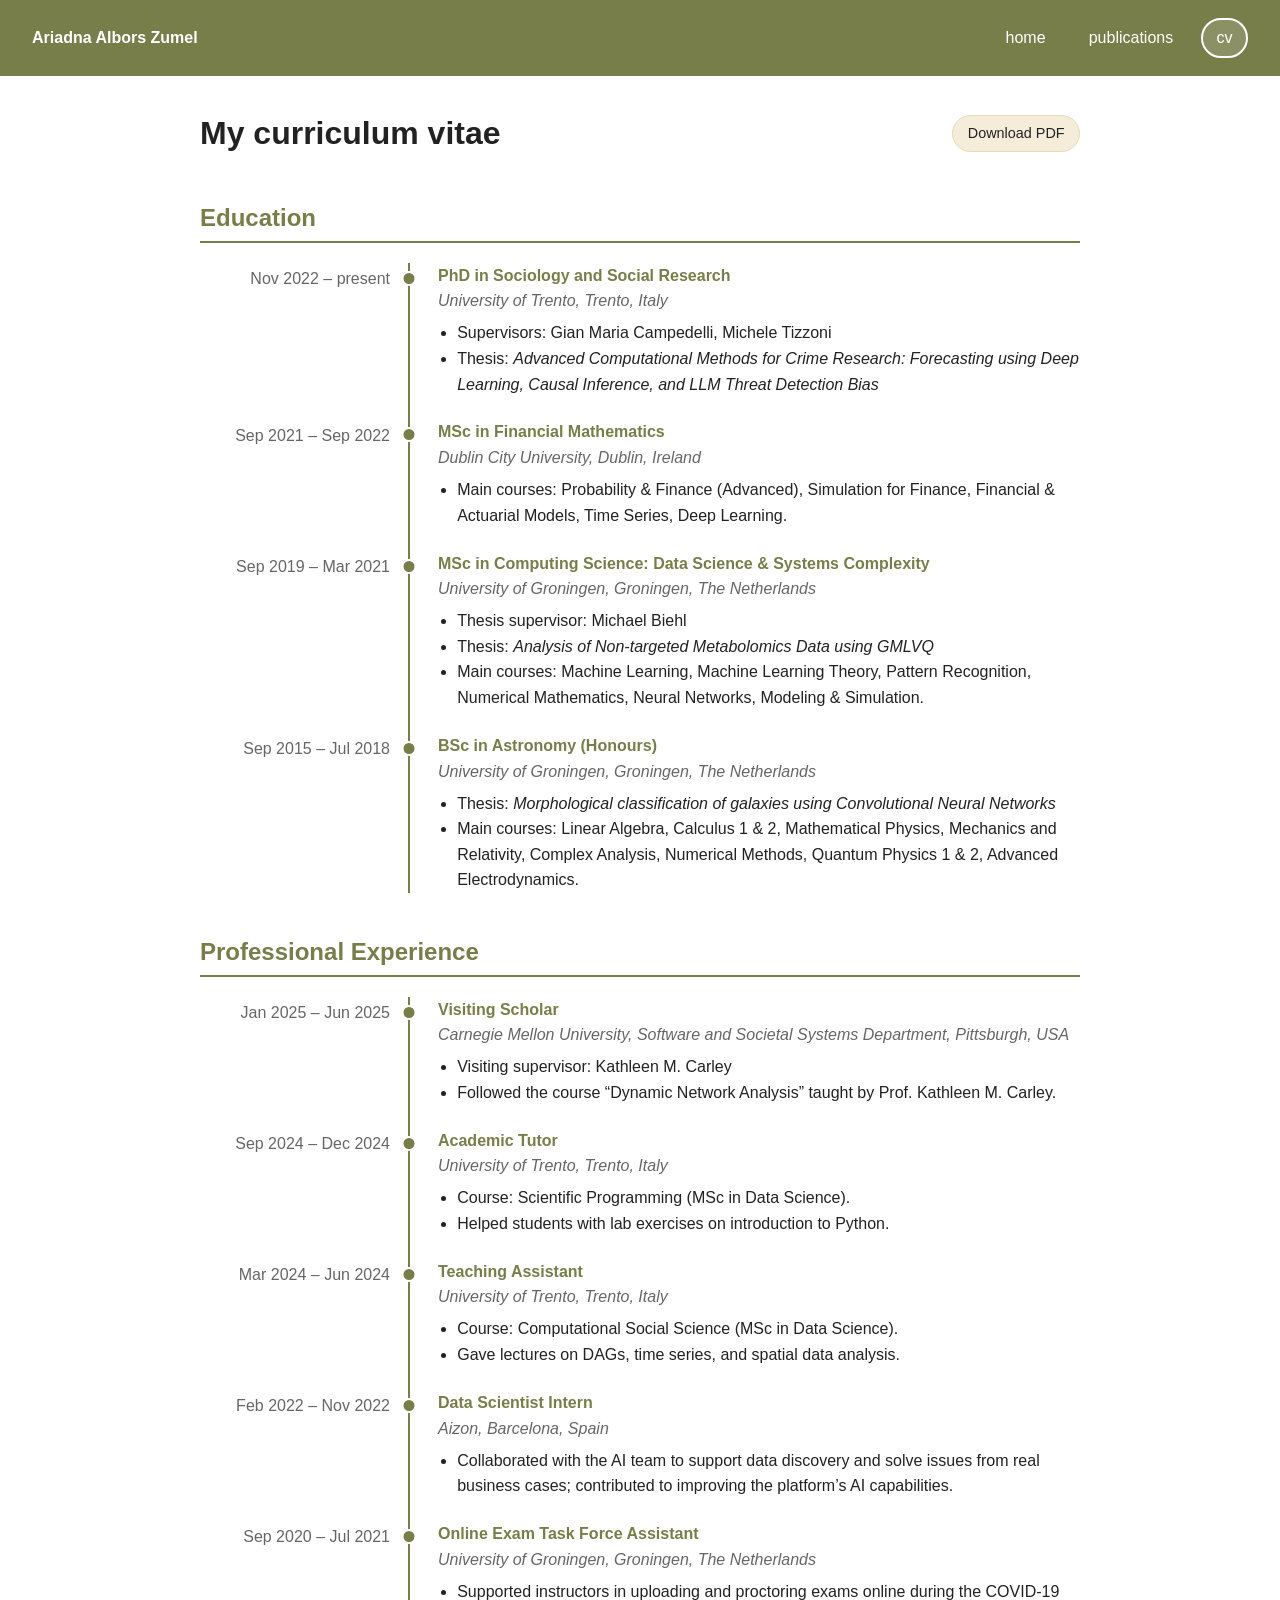
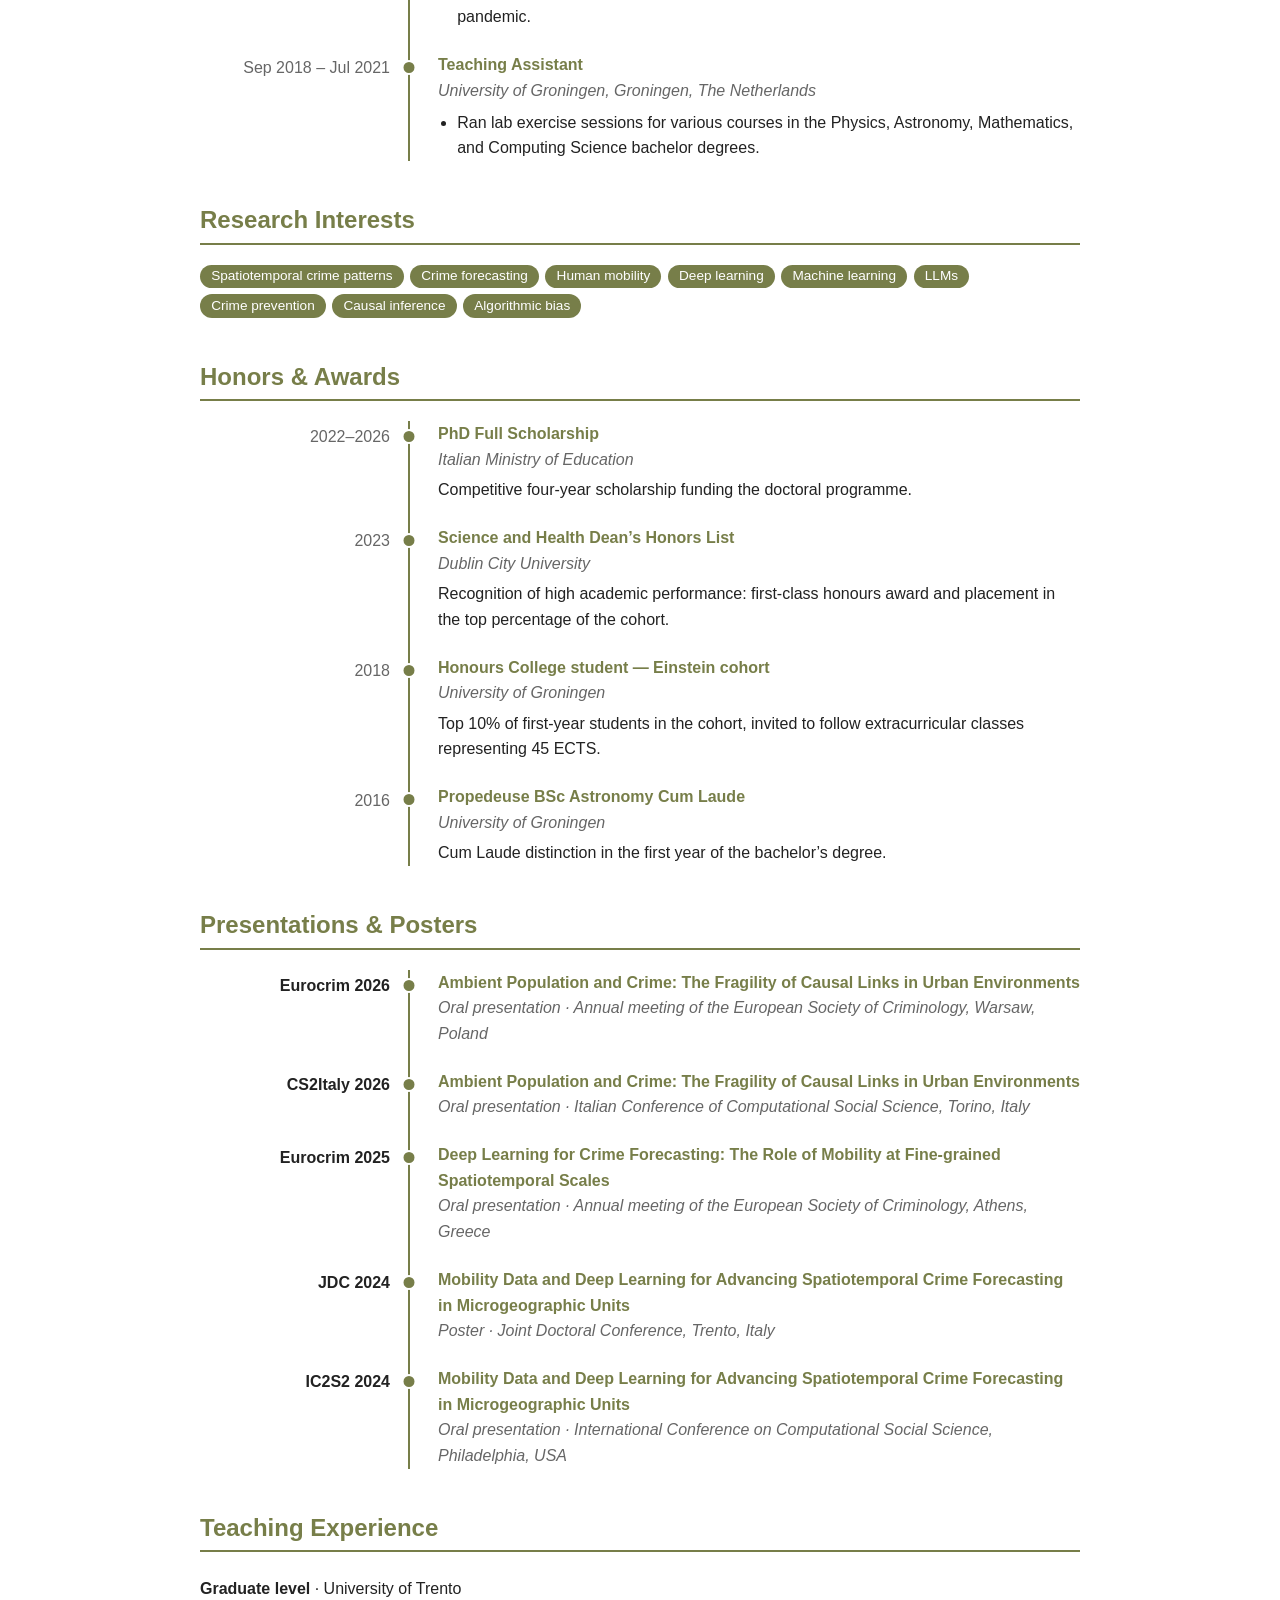
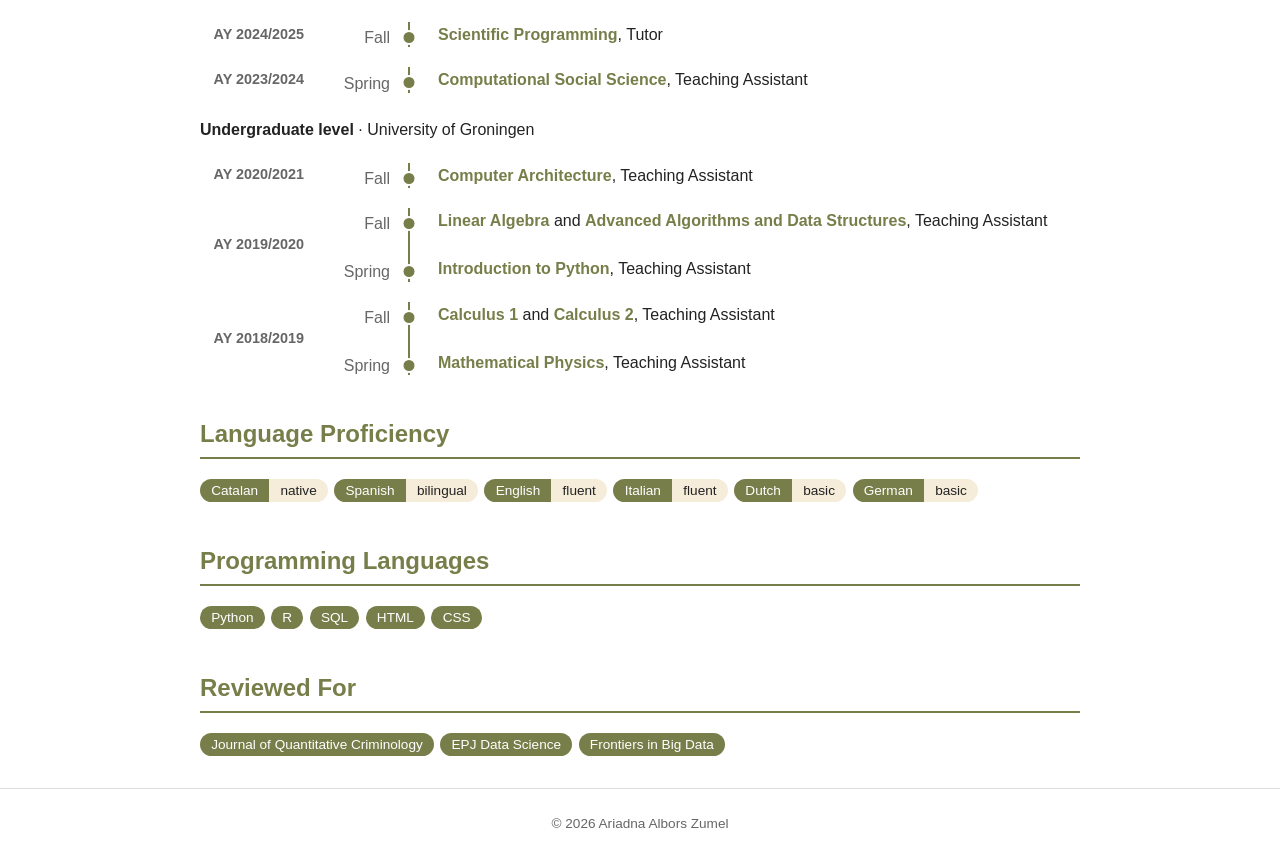
==== cv.html @ 64d411bb "CV teaching/presentations polish - Multi-course semesters joined with a plain-text "and" - Graduate " ====
<!DOCTYPE html>
<html lang="en">
<head>
  <meta charset="utf-8">
  <meta name="viewport" content="width=device-width, initial-scale=1">
  <title>CV — Ariadna Albors Zumel</title>
  <link rel="stylesheet" href="style.css">
</head>
<body>
  <nav>
    <ul>
      <li class="brand"><a href="index.html">Ariadna Albors Zumel</a></li>
      <li><a href="index.html">Home</a></li>
      <li><a href="publications.html">Publications</a></li>
      <li><a href="cv.html" aria-current="page">CV</a></li>
    </ul>
  </nav>
  <main class="cv">
    <div class="cv-header">
      <h1>My curriculum vitae</h1>
      <a class="btn" href="assets/CV_AriadnaAlbors.pdf" download>Download PDF</a>
    </div>

    <section class="cv-tl">
      <h2>Education</h2>
      <div class="cv-tl-track">

      <div class="cv-entry">
        <div class="cv-entry-head">
          <span class="cv-role">PhD in Sociology and Social Research</span>
          <span class="cv-date">Nov 2022 – present</span>
        </div>
        <div class="cv-place">University of Trento, Trento, Italy</div>
        <ul>
          <li>Supervisors: Gian Maria Campedelli, Michele Tizzoni</li>
          <li>
            Thesis: <em>Advanced Computational Methods for Crime Research:
            Forecasting using Deep Learning, Causal Inference, and LLM Threat
            Detection Bias</em>
          </li>
        </ul>
      </div>

      <div class="cv-entry">
        <div class="cv-entry-head">
          <span class="cv-role">MSc in Financial Mathematics</span>
          <span class="cv-date">Sep 2021 – Sep 2022</span>
        </div>
        <div class="cv-place">Dublin City University, Dublin, Ireland</div>
        <ul>
          <li>
            Main courses: Probability &amp; Finance (Advanced), Simulation for
            Finance, Financial &amp; Actuarial Models, Time Series, Deep Learning.
          </li>
        </ul>
      </div>

      <div class="cv-entry">
        <div class="cv-entry-head">
          <span class="cv-role">MSc in Computing Science: Data Science &amp; Systems Complexity</span>
          <span class="cv-date">Sep 2019 – Mar 2021</span>
        </div>
        <div class="cv-place">University of Groningen, Groningen, The Netherlands</div>
        <ul>
          <li>Thesis supervisor: Michael Biehl</li>
          <li>Thesis: <em>Analysis of Non-targeted Metabolomics Data using GMLVQ</em></li>
          <li>
            Main courses: Machine Learning, Machine Learning Theory, Pattern
            Recognition, Numerical Mathematics, Neural Networks, Modeling &amp;
            Simulation.
          </li>
        </ul>
      </div>

      <div class="cv-entry">
        <div class="cv-entry-head">
          <span class="cv-role">BSc in Astronomy (Honours)</span>
          <span class="cv-date">Sep 2015 – Jul 2018</span>
        </div>
        <div class="cv-place">University of Groningen, Groningen, The Netherlands</div>
        <ul>
          <li>
            Thesis: <em>Morphological classification of galaxies using
            Convolutional Neural Networks</em>
          </li>
          <li>
            Main courses: Linear Algebra, Calculus 1 &amp; 2, Mathematical
            Physics, Mechanics and Relativity, Complex Analysis, Numerical
            Methods, Quantum Physics 1 &amp; 2, Advanced Electrodynamics.
          </li>
        </ul>
      </div>

      </div>
    </section>

    <section class="cv-tl">
      <h2>Professional Experience</h2>
      <div class="cv-tl-track">

      <div class="cv-entry">
        <div class="cv-entry-head">
          <span class="cv-role">Visiting Scholar</span>
          <span class="cv-date">Jan 2025 – Jun 2025</span>
        </div>
        <div class="cv-place">
          Carnegie Mellon University, Software and Societal Systems Department,
          Pittsburgh, USA
        </div>
        <ul>
          <li>Visiting supervisor: Kathleen M. Carley</li>
          <li>Followed the course &ldquo;Dynamic Network Analysis&rdquo; taught by Prof. Kathleen M. Carley.</li>
        </ul>
      </div>

      <div class="cv-entry">
        <div class="cv-entry-head">
          <span class="cv-role">Academic Tutor</span>
          <span class="cv-date">Sep 2024 – Dec 2024</span>
        </div>
        <div class="cv-place">University of Trento, Trento, Italy</div>
        <ul>
          <li>Course: Scientific Programming (MSc in Data Science).</li>
          <li>Helped students with lab exercises on introduction to Python.</li>
        </ul>
      </div>

      <div class="cv-entry">
        <div class="cv-entry-head">
          <span class="cv-role">Teaching Assistant</span>
          <span class="cv-date">Mar 2024 – Jun 2024</span>
        </div>
        <div class="cv-place">University of Trento, Trento, Italy</div>
        <ul>
          <li>Course: Computational Social Science (MSc in Data Science).</li>
          <li>Gave lectures on DAGs, time series, and spatial data analysis.</li>
        </ul>
      </div>

      <div class="cv-entry">
        <div class="cv-entry-head">
          <span class="cv-role">Data Scientist Intern</span>
          <span class="cv-date">Feb 2022 – Nov 2022</span>
        </div>
        <div class="cv-place">Aizon, Barcelona, Spain</div>
        <ul>
          <li>
            Collaborated with the AI team to support data discovery and solve
            issues from real business cases; contributed to improving the
            platform&rsquo;s AI capabilities.
          </li>
        </ul>
      </div>

      <div class="cv-entry">
        <div class="cv-entry-head">
          <span class="cv-role">Online Exam Task Force Assistant</span>
          <span class="cv-date">Sep 2020 – Jul 2021</span>
        </div>
        <div class="cv-place">University of Groningen, Groningen, The Netherlands</div>
        <ul>
          <li>Supported instructors in uploading and proctoring exams online during the COVID-19 pandemic.</li>
        </ul>
      </div>

      <div class="cv-entry">
        <div class="cv-entry-head">
          <span class="cv-role">Teaching Assistant</span>
          <span class="cv-date">Sep 2018 – Jul 2021</span>
        </div>
        <div class="cv-place">University of Groningen, Groningen, The Netherlands</div>
        <ul>
          <li>
            Ran lab exercise sessions for various courses in the Physics,
            Astronomy, Mathematics, and Computing Science bachelor degrees.
          </li>
        </ul>
      </div>

      </div>
    </section>

    <section>
      <h2>Research Interests</h2>
      <ul class="cv-tags">
        <li>Spatiotemporal crime patterns</li>
        <li>Crime forecasting</li>
        <li>Human mobility</li>
        <li>Deep learning</li>
        <li>Machine learning</li>
        <li>LLMs</li>
        <li>Crime prevention</li>
        <li>Causal inference</li>
        <li>Algorithmic bias</li>
      </ul>
    </section>

    <section class="cv-tl">
      <h2>Honors &amp; Awards</h2>
      <div class="cv-tl-track">

      <div class="cv-entry">
        <div class="cv-entry-head">
          <span class="cv-role">PhD Full Scholarship</span>
          <span class="cv-date">2022&ndash;2026</span>
        </div>
        <div class="cv-place">Italian Ministry of Education</div>
        <p>Competitive four-year scholarship funding the doctoral programme.</p>
      </div>

      <div class="cv-entry">
        <div class="cv-entry-head">
          <span class="cv-role">Science and Health Dean&rsquo;s Honors List</span>
          <span class="cv-date">2023</span>
        </div>
        <div class="cv-place">Dublin City University</div>
        <p>
          Recognition of high academic performance: first-class honours award
          and placement in the top percentage of the cohort.
        </p>
      </div>

      <div class="cv-entry">
        <div class="cv-entry-head">
          <span class="cv-role">Honours College student — Einstein cohort</span>
          <span class="cv-date">2018</span>
        </div>
        <div class="cv-place">University of Groningen</div>
        <p>
          Top 10% of first-year students in the cohort, invited to follow
          extracurricular classes representing 45 ECTS.
        </p>
      </div>

      <div class="cv-entry">
        <div class="cv-entry-head">
          <span class="cv-role">Propedeuse BSc Astronomy Cum Laude</span>
          <span class="cv-date">2016</span>
        </div>
        <div class="cv-place">University of Groningen</div>
        <p>Cum Laude distinction in the first year of the bachelor&rsquo;s degree.</p>
      </div>

      </div>
    </section>

    <section class="cv-tl cv-tl-confs">
      <h2>Presentations &amp; Posters</h2>
      <div class="cv-tl-track">

      <div class="cv-entry">
        <div class="cv-entry-head">
          <span class="cv-role">Ambient Population and Crime: The Fragility of
          Causal Links in Urban Environments</span>
          <span class="cv-date">Eurocrim 2026</span>
        </div>
        <div class="cv-place">Oral presentation &middot; Annual meeting of the
        European Society of Criminology, Warsaw, Poland</div>
      </div>

      <div class="cv-entry">
        <div class="cv-entry-head">
          <span class="cv-role">Ambient Population and Crime: The Fragility of
          Causal Links in Urban Environments</span>
          <span class="cv-date">CS2Italy 2026</span>
        </div>
        <div class="cv-place">Oral presentation &middot; Italian Conference of
        Computational Social Science, Torino, Italy</div>
      </div>

      <div class="cv-entry">
        <div class="cv-entry-head">
          <span class="cv-role">Deep Learning for Crime Forecasting: The Role of
          Mobility at Fine-grained Spatiotemporal Scales</span>
          <span class="cv-date">Eurocrim 2025</span>
        </div>
        <div class="cv-place">Oral presentation &middot; Annual meeting of the
        European Society of Criminology, Athens, Greece</div>
      </div>

      <div class="cv-entry">
        <div class="cv-entry-head">
          <span class="cv-role">Mobility Data and Deep Learning for Advancing
          Spatiotemporal Crime Forecasting in Microgeographic Units</span>
          <span class="cv-date">JDC 2024</span>
        </div>
        <div class="cv-place">Poster &middot; Joint Doctoral Conference, Trento,
        Italy</div>
      </div>

      <div class="cv-entry">
        <div class="cv-entry-head">
          <span class="cv-role">Mobility Data and Deep Learning for Advancing
          Spatiotemporal Crime Forecasting in Microgeographic Units</span>
          <span class="cv-date">IC2S2 2024</span>
        </div>
        <div class="cv-place">Oral presentation &middot; International Conference
        on Computational Social Science, Philadelphia, USA</div>
      </div>

      </div>
    </section>

    <section class="cv-tl">
      <h2>Teaching Experience</h2>

      <h3>Graduate level <span class="cv-h3-note">&middot; University of Trento</span></h3>

      <div class="cv-ay">
        <span class="cv-ay-label">AY 2024/2025</span>
        <div class="cv-tl-track">
        <div class="cv-entry">
          <div class="cv-entry-head">
            <span class="cv-role">Scientific Programming</span><span class="cv-role-pos">, Tutor</span>
            <span class="cv-date">Fall</span>
          </div>
        </div>
        </div>
      </div>

      <div class="cv-ay">
        <span class="cv-ay-label">AY 2023/2024</span>
        <div class="cv-tl-track">
        <div class="cv-entry">
          <div class="cv-entry-head">
            <span class="cv-role">Computational Social Science</span><span class="cv-role-pos">, Teaching Assistant</span>
            <span class="cv-date">Spring</span>
          </div>
        </div>
        </div>
      </div>

      <h3>Undergraduate level <span class="cv-h3-note">&middot; University of Groningen</span></h3>

      <div class="cv-ay">
        <span class="cv-ay-label">AY 2020/2021</span>
        <div class="cv-tl-track">
        <div class="cv-entry">
          <div class="cv-entry-head">
            <span class="cv-role">Computer Architecture</span><span class="cv-role-pos">, Teaching Assistant</span>
            <span class="cv-date">Fall</span>
          </div>
        </div>
        </div>
      </div>

      <div class="cv-ay">
        <span class="cv-ay-label">AY 2019/2020</span>
        <div class="cv-tl-track">
        <div class="cv-entry">
          <div class="cv-entry-head">
            <span class="cv-role">Linear Algebra</span><span class="cv-role-pos"> and </span><span class="cv-role">Advanced Algorithms and Data Structures</span><span class="cv-role-pos">, Teaching Assistant</span>
            <span class="cv-date">Fall</span>
          </div>
        </div>
        <div class="cv-entry">
          <div class="cv-entry-head">
            <span class="cv-role">Introduction to Python</span><span class="cv-role-pos">, Teaching Assistant</span>
            <span class="cv-date">Spring</span>
          </div>
        </div>
        </div>
      </div>

      <div class="cv-ay">
        <span class="cv-ay-label">AY 2018/2019</span>
        <div class="cv-tl-track">
        <div class="cv-entry">
          <div class="cv-entry-head">
            <span class="cv-role">Calculus 1</span><span class="cv-role-pos"> and </span><span class="cv-role">Calculus 2</span><span class="cv-role-pos">, Teaching Assistant</span>
            <span class="cv-date">Fall</span>
          </div>
        </div>
        <div class="cv-entry">
          <div class="cv-entry-head">
            <span class="cv-role">Mathematical Physics</span><span class="cv-role-pos">, Teaching Assistant</span>
            <span class="cv-date">Spring</span>
          </div>
        </div>
        </div>
      </div>
    </section>

    <section>
      <h2>Language Proficiency</h2>
      <ul class="cv-tags cv-langs">
        <li><span class="lang">Catalan</span><span class="level">native</span></li>
        <li><span class="lang">Spanish</span><span class="level">bilingual</span></li>
        <li><span class="lang">English</span><span class="level">fluent</span></li>
        <li><span class="lang">Italian</span><span class="level">fluent</span></li>
        <li><span class="lang">Dutch</span><span class="level">basic</span></li>
        <li><span class="lang">German</span><span class="level">basic</span></li>
      </ul>
    </section>

    <section>
      <h2>Programming Languages</h2>
      <ul class="cv-tags">
        <li>Python</li>
        <li>R</li>
        <li>SQL</li>
        <li>HTML</li>
        <li>CSS</li>
      </ul>
    </section>

    <section>
      <h2>Reviewed For</h2>
      <ul class="cv-tags">
        <li>Journal of Quantitative Criminology</li>
        <li>EPJ Data Science</li>
        <li>Frontiers in Big Data</li>
      </ul>
    </section>
  </main>
  <footer>
    &copy; 2026 Ariadna Albors Zumel
  </footer>
</body>
</html>
---- style.css ----
:root {
  --nav-bg: #777E49;
  --nav-fg: #ffffff;
  --text: #222222;
  --bg: #ffffff;
  --link: #5a6038;
  --font-body: Arial, Helvetica, sans-serif;
  --column-width: 42rem;
  --home-width: 58rem;
  --nav-pad-x: 2rem;
  --muted: #666666;
  --rule: #dddddd;
  --card-bg: #f6ecda;
  --card-border: #e6d9bd;
}

* {
  box-sizing: border-box;
}

body {
  margin: 0;
  font-family: var(--font-body);
  color: var(--text);
  background: var(--bg);
  line-height: 1.6;
  min-height: 100vh;
  display: flex;
  flex-direction: column;
}

main {
  flex: 1 0 auto;
}

nav {
  background: var(--nav-bg);
  padding: 1.15rem var(--nav-pad-x);
}

nav ul {
  list-style: none;
  margin: 0;
  padding: 0;
  display: flex;
  gap: 0.75rem;
  align-items: center;
}

nav .brand {
  font-weight: bold;
  margin-right: auto;
}

nav li:not(.brand) {
  text-transform: lowercase;
}

nav a {
  color: var(--nav-fg);
  text-decoration: none;
}

nav .brand a:hover {
  text-decoration: underline;
}

nav li:not(.brand) a {
  display: inline-block;
  padding: 0.3rem 0.85rem;
  border: 2px solid transparent;
  border-radius: 999px;
  transition: border-color 0.15s ease, background-color 0.15s ease;
}

nav li:not(.brand) a:hover {
  border-color: rgba(255, 255, 255, 0.6);
}

nav li:not(.brand) a[aria-current="page"] {
  border-color: var(--nav-fg);
  background: rgba(255, 255, 255, 0.15);
}

main {
  max-width: var(--column-width);
  margin: 0 auto;
  padding: 2rem 1.5rem;
}

a {
  color: var(--link);
}

footer {
  flex-shrink: 0;
  padding: 1.5rem;
  border-top: 1px solid var(--rule);
  color: var(--muted);
  font-size: 0.85rem;
  text-align: center;
}

.intro {
  display: flex;
  gap: 2rem;
  align-items: flex-start;
}

.intro-pic {
  width: 280px;
  flex-shrink: 0;
  border-radius: 4px;
  margin-left: -2.5rem;
  margin-top: 2rem;
}

.intro-text {
  margin-top: 2.5rem;
}

.intro-text h1 {
  margin-top: 0;
  font-size: 1.4rem;
}

.intro-contact {
  display: flex;
  flex-wrap: wrap;
  align-items: center;
  gap: 0.5rem;
  margin-top: 1.25rem;
}

.intro-contact-label {
  font-weight: bold;
  margin-right: 0.25rem;
}

.btn-slim {
  padding: 0.1rem 0.7rem;
  font-size: 0.8rem;
}

@media (max-width: 40rem) {
  .intro {
    flex-direction: column;
    align-items: center;
    text-align: center;
  }
}

main.home {
  max-width: var(--home-width);
}

/* CV page */
main.cv {
  max-width: var(--home-width);
}

.cv-header {
  display: flex;
  justify-content: space-between;
  align-items: center;
  gap: 1.5rem;
  flex-wrap: wrap;
}

.cv-header h1 {
  margin: 0;
}

.cv-header .btn {
  flex-shrink: 0;
}

.cv section {
  margin-top: 2.5rem;
}

.cv h2 {
  color: var(--nav-bg);
  border-bottom: 2px solid var(--nav-bg);
  padding-bottom: 0.2rem;
  margin-bottom: 1.25rem;
}

.cv h3 {
  margin: 1.5rem 0 0.85rem;
  font-size: 1rem;
  color: var(--text);
}

.cv-h3-note {
  font-weight: normal;
}

.cv-ay {
  position: relative;
  margin-top: 1.25rem;
}

.cv-ay-label {
  position: absolute;
  left: 0;
  top: 50%;
  transform: translateY(-50%);
  width: 6.5rem;
  text-align: right;
  font-size: 0.9rem;
  font-weight: bold;
  color: var(--muted);
}

.cv-tl-track .cv-role-pos {
  font-weight: normal;
  color: var(--text);
}

.cv-entry {
  margin-bottom: 1.25rem;
}

.cv-entry-head {
  display: flex;
  justify-content: space-between;
  gap: 1rem;
  flex-wrap: wrap;
}

.cv-role {
  font-weight: bold;
}

.cv-date {
  color: var(--muted);
  white-space: nowrap;
}

.cv-place {
  color: var(--muted);
  font-style: italic;
}

.cv-entry ul,
.cv-pubs {
  margin: 0.4rem 0 0;
  padding-left: 1.2rem;
}

.cv-entry > p {
  margin: 0.3rem 0 0;
}

.cv-pubs li {
  margin-bottom: 0.7rem;
}

.cv-tags {
  list-style: none;
  margin: 0;
  padding: 0;
  display: flex;
  flex-wrap: wrap;
  gap: 0.4rem;
}

.cv-tags li {
  background: var(--nav-bg);
  color: #fff;
  border-radius: 999px;
  padding: 0.05rem 0.7rem;
  font-size: 0.85rem;
}

.cv-langs li {
  padding: 0;
  background: none;
  display: flex;
  overflow: hidden;
}

.cv-langs .lang {
  background: var(--nav-bg);
  color: #fff;
  padding: 0.05rem 0.7rem;
}

.cv-langs .level {
  background: var(--card-bg);
  color: var(--text);
  padding: 0.05rem 0.7rem;
}

/* CV timeline (Education, Professional Experience, Teaching, Presentations) */
.cv-tl-track {
  position: relative;
  margin-left: 13rem;
  padding-left: 1.75rem;
  border-left: 2px solid var(--nav-bg);
}

.cv-tl-track .cv-entry {
  position: relative;
  margin-bottom: 1.4rem;
}

.cv-tl-track .cv-entry:last-child {
  margin-bottom: 0;
}

.cv-tl-track .cv-entry::before {
  content: "";
  position: absolute;
  left: calc(-1.75rem - 1px);
  top: 0.5rem;
  width: 11px;
  height: 11px;
  border-radius: 50%;
  background: var(--nav-bg);
  border: 2px solid var(--bg);
  transform: translateX(-50%);
}

.cv-tl-track .cv-entry-head {
  display: block;
}

.cv-tl-track .cv-role {
  color: var(--nav-bg);
}

.cv-tl-track .cv-date {
  position: absolute;
  right: calc(100% + 3rem);
  top: 0.2rem;
  white-space: nowrap;
  text-align: right;
}

.cv-tl-confs .cv-tl-track .cv-date {
  font-weight: bold;
  color: var(--text);
}

@media (max-width: 40rem) {
  .cv-entry-head {
    flex-direction: column;
    gap: 0;
  }

  .cv-tl-track {
    margin-left: 0;
    padding-left: 1rem;
  }

  .cv-tl-track .cv-date {
    position: static;
    width: auto;
    text-align: left;
    display: block;
  }

  .cv-tl-track .cv-entry::before {
    display: none;
  }

  .cv-ay-label {
    position: static;
    transform: none;
    width: auto;
    text-align: left;
    display: block;
    margin-bottom: 0.35rem;
  }
}

/* Publications page */
main.pubs {
  max-width: var(--home-width);
}

.pubs h1 {
  margin-bottom: 0.75rem;
}

.pubs section {
  margin-top: 2.5rem;
}

.pubs section:first-of-type {
  margin-top: 0;
}

.pubs h2 {
  color: var(--nav-bg);
  border-bottom: 2px solid var(--nav-bg);
  padding-bottom: 0.2rem;
  margin-bottom: 1.25rem;
}

.pub {
  display: flex;
  gap: 1.5rem;
  align-items: flex-start;
  background: transparent;
  border: 2px solid var(--nav-bg);
  border-radius: 10px;
  padding: 1.4rem;
  margin-bottom: 1.5rem;
}

.pub-main {
  flex: 1;
  min-width: 0;
}

.pub-main > :last-child {
  margin-bottom: 0;
}

.pub-title {
  margin: 0 0 0.4rem;
  font-size: 1.1rem;
}

.pub-authors {
  margin: 0 0 0.15rem;
}

.pub-venue {
  margin: 0 0 0.9rem;
  font-style: italic;
  color: var(--muted);
}

.pub-actions {
  display: flex;
  flex-wrap: wrap;
  gap: 0.6rem;
  align-items: center;
}

.pub-abstract {
  display: contents;
}

.pub-abstract summary {
  list-style: none;
  cursor: pointer;
}

.pub-abstract summary::-webkit-details-marker {
  display: none;
}

.pub-abstract-body {
  order: 1;
  flex-basis: 100%;
  margin-top: 0.75rem;
}

.pub-abstract-body p {
  margin: 0;
  font-size: 0.95rem;
}

.pub-fig-link {
  width: 240px;
  flex-shrink: 0;
  align-self: center;
  display: block;
  background: #fff;
  padding: 0.6rem;
  border: 1px solid var(--card-border);
  border-radius: 8px;
}

.pub-fig {
  display: block;
  width: 100%;
  border-radius: 4px;
}

.btn {
  display: inline-block;
  padding: 0.4rem 0.9rem;
  border: 1px solid var(--card-border);
  border-radius: 999px;
  background: var(--card-bg);
  color: var(--text);
  font: inherit;
  font-size: 0.9rem;
  text-decoration: none;
  cursor: pointer;
  white-space: nowrap;
}

.btn:hover {
  background: var(--nav-bg);
  color: #fff;
}

.pub-abstract[open] summary.btn {
  background: var(--nav-bg);
  color: #fff;
}

@media (max-width: 40rem) {
  .pub {
    flex-direction: column;
  }

  .pub-fig-link {
    width: 100%;
    order: -1;
  }
}
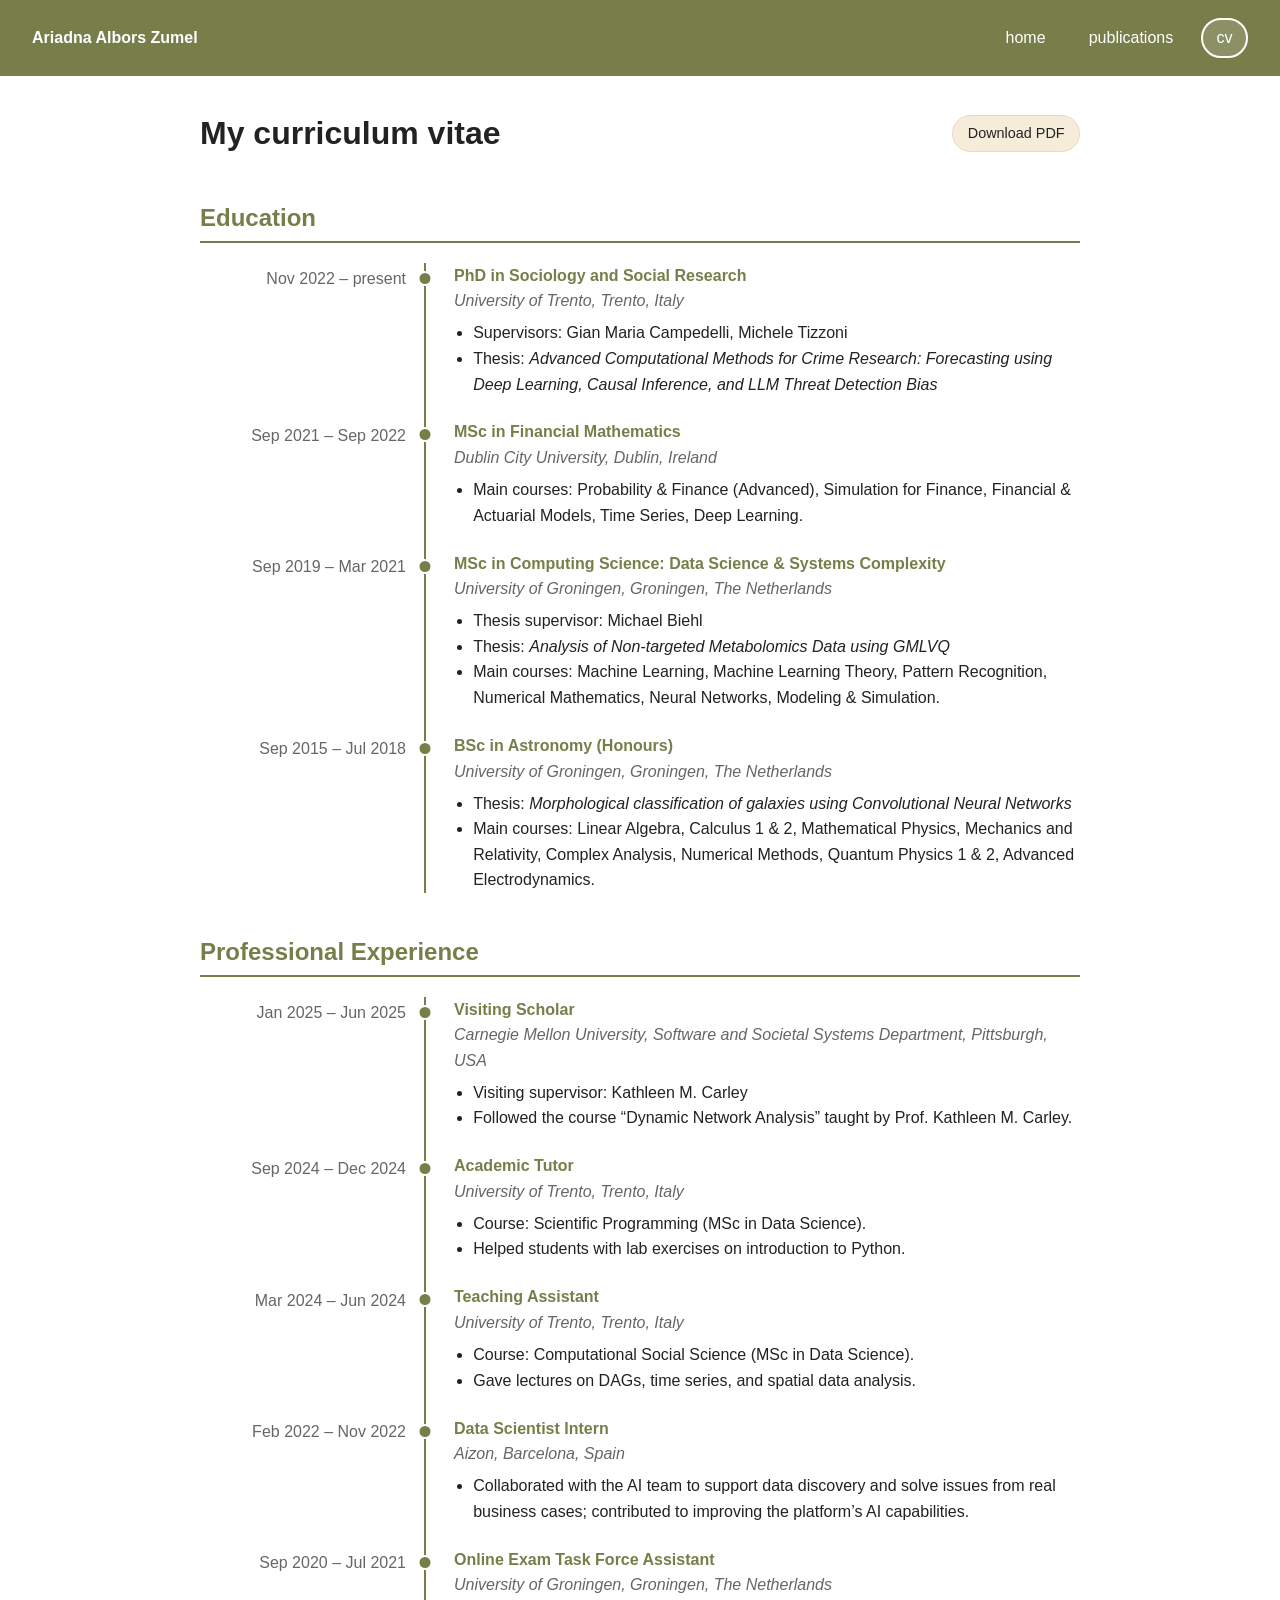
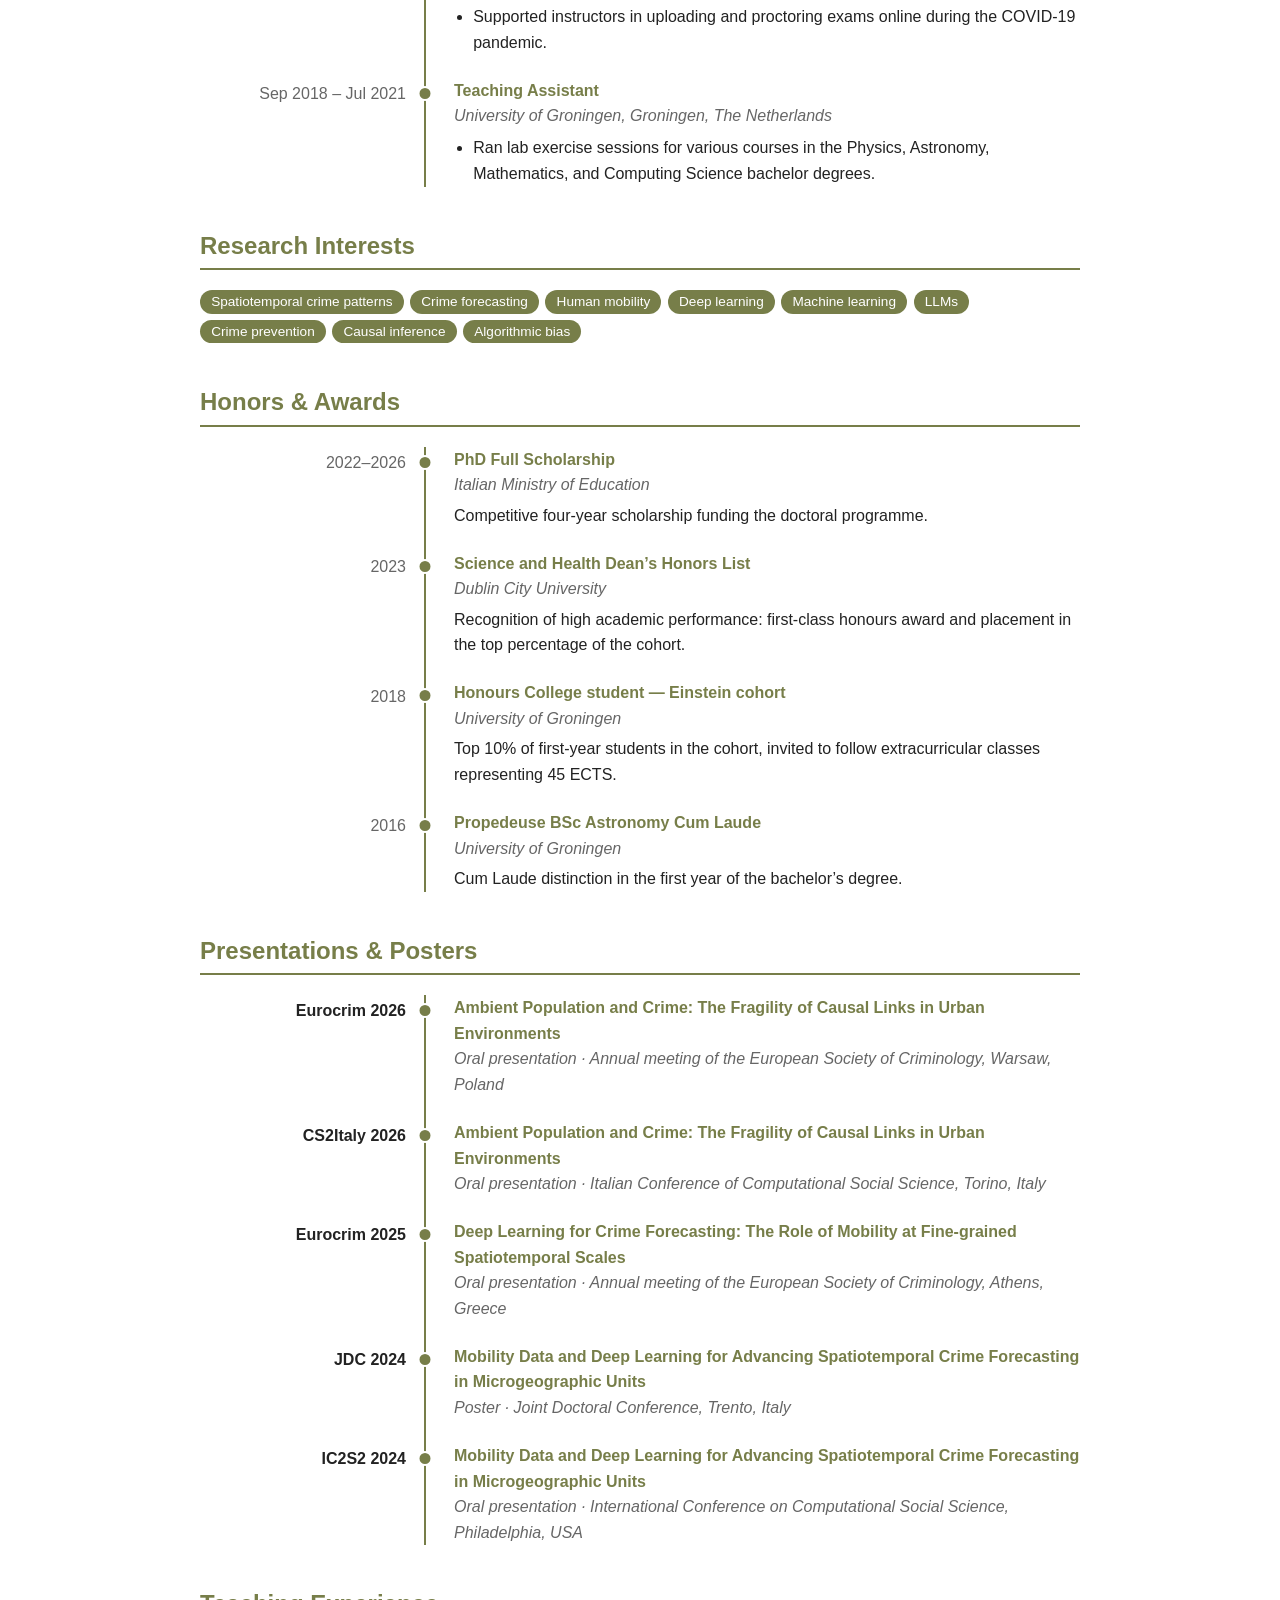
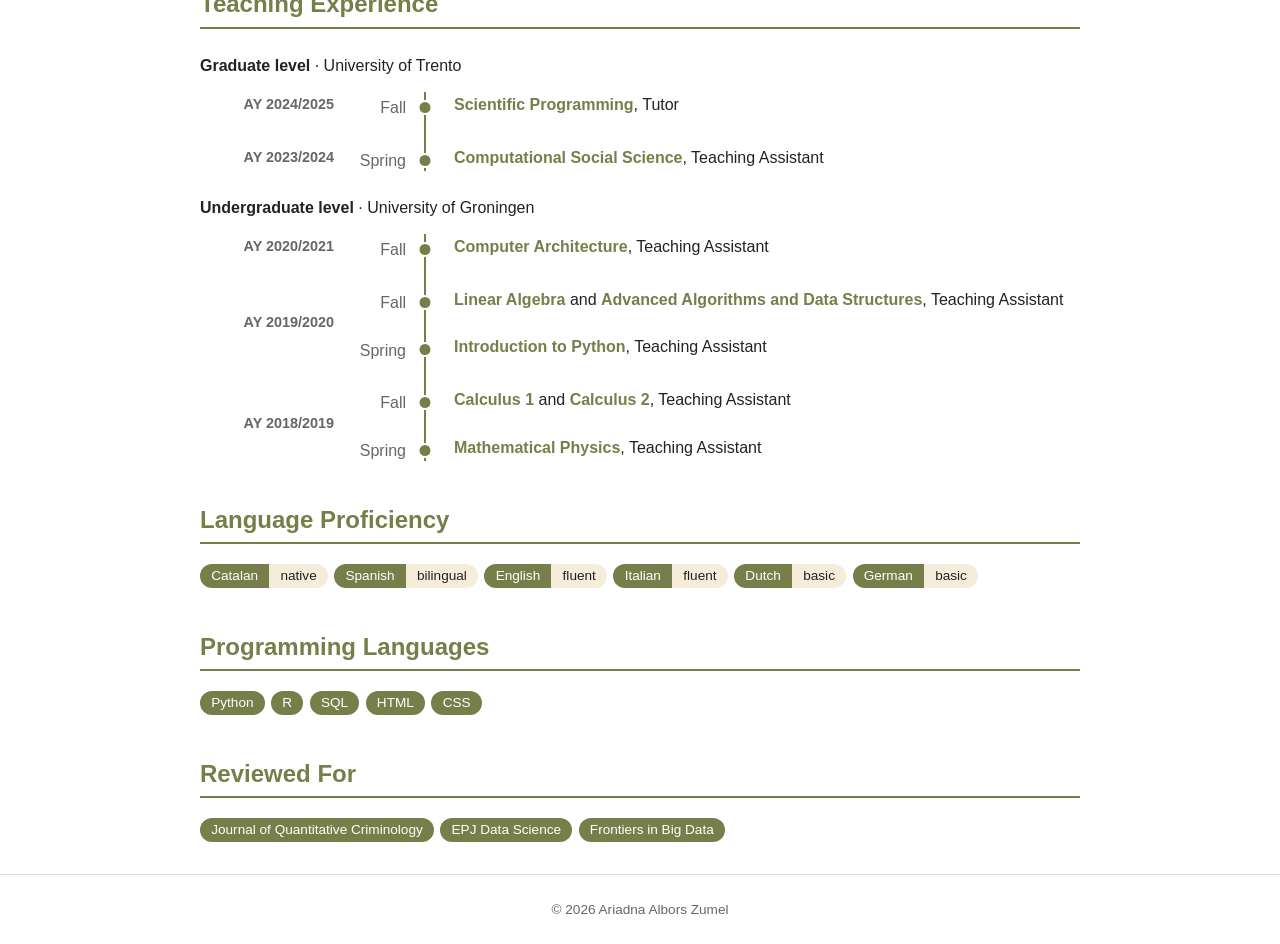
==== commit 8b52d081: "Continuous teaching timeline per level; tighter same-AY spacing One vertical line per level (graduat" ====
--- a/cv.html
+++ b/cv.html
@@ -305,79 +305,75 @@
       <h2>Teaching Experience</h2>
 
       <h3>Graduate level <span class="cv-h3-note">&middot; University of Trento</span></h3>
-
-      <div class="cv-ay">
-        <span class="cv-ay-label">AY 2024/2025</span>
-        <div class="cv-tl-track">
-        <div class="cv-entry">
-          <div class="cv-entry-head">
-            <span class="cv-role">Scientific Programming</span><span class="cv-role-pos">, Tutor</span>
-            <span class="cv-date">Fall</span>
-          </div>
-        </div>
-        </div>
-      </div>
-
-      <div class="cv-ay">
-        <span class="cv-ay-label">AY 2023/2024</span>
-        <div class="cv-tl-track">
-        <div class="cv-entry">
-          <div class="cv-entry-head">
-            <span class="cv-role">Computational Social Science</span><span class="cv-role-pos">, Teaching Assistant</span>
-            <span class="cv-date">Spring</span>
-          </div>
-        </div>
-        </div>
+      <div class="cv-tl-track">
+
+        <div class="cv-ay">
+          <span class="cv-ay-label">AY 2024/2025</span>
+          <div class="cv-entry">
+            <div class="cv-entry-head">
+              <span class="cv-role">Scientific Programming</span><span class="cv-role-pos">, Tutor</span>
+              <span class="cv-date">Fall</span>
+            </div>
+          </div>
+        </div>
+
+        <div class="cv-ay">
+          <span class="cv-ay-label">AY 2023/2024</span>
+          <div class="cv-entry">
+            <div class="cv-entry-head">
+              <span class="cv-role">Computational Social Science</span><span class="cv-role-pos">, Teaching Assistant</span>
+              <span class="cv-date">Spring</span>
+            </div>
+          </div>
+        </div>
+
       </div>
 
       <h3>Undergraduate level <span class="cv-h3-note">&middot; University of Groningen</span></h3>
-
-      <div class="cv-ay">
-        <span class="cv-ay-label">AY 2020/2021</span>
-        <div class="cv-tl-track">
-        <div class="cv-entry">
-          <div class="cv-entry-head">
-            <span class="cv-role">Computer Architecture</span><span class="cv-role-pos">, Teaching Assistant</span>
-            <span class="cv-date">Fall</span>
-          </div>
-        </div>
-        </div>
-      </div>
-
-      <div class="cv-ay">
-        <span class="cv-ay-label">AY 2019/2020</span>
-        <div class="cv-tl-track">
-        <div class="cv-entry">
-          <div class="cv-entry-head">
-            <span class="cv-role">Linear Algebra</span><span class="cv-role-pos"> and </span><span class="cv-role">Advanced Algorithms and Data Structures</span><span class="cv-role-pos">, Teaching Assistant</span>
-            <span class="cv-date">Fall</span>
-          </div>
-        </div>
-        <div class="cv-entry">
-          <div class="cv-entry-head">
-            <span class="cv-role">Introduction to Python</span><span class="cv-role-pos">, Teaching Assistant</span>
-            <span class="cv-date">Spring</span>
-          </div>
-        </div>
-        </div>
-      </div>
-
-      <div class="cv-ay">
-        <span class="cv-ay-label">AY 2018/2019</span>
-        <div class="cv-tl-track">
-        <div class="cv-entry">
-          <div class="cv-entry-head">
-            <span class="cv-role">Calculus 1</span><span class="cv-role-pos"> and </span><span class="cv-role">Calculus 2</span><span class="cv-role-pos">, Teaching Assistant</span>
-            <span class="cv-date">Fall</span>
-          </div>
-        </div>
-        <div class="cv-entry">
-          <div class="cv-entry-head">
-            <span class="cv-role">Mathematical Physics</span><span class="cv-role-pos">, Teaching Assistant</span>
-            <span class="cv-date">Spring</span>
-          </div>
-        </div>
-        </div>
+      <div class="cv-tl-track">
+
+        <div class="cv-ay">
+          <span class="cv-ay-label">AY 2020/2021</span>
+          <div class="cv-entry">
+            <div class="cv-entry-head">
+              <span class="cv-role">Computer Architecture</span><span class="cv-role-pos">, Teaching Assistant</span>
+              <span class="cv-date">Fall</span>
+            </div>
+          </div>
+        </div>
+
+        <div class="cv-ay">
+          <span class="cv-ay-label">AY 2019/2020</span>
+          <div class="cv-entry">
+            <div class="cv-entry-head">
+              <span class="cv-role">Linear Algebra</span><span class="cv-role-pos"> and </span><span class="cv-role">Advanced Algorithms and Data Structures</span><span class="cv-role-pos">, Teaching Assistant</span>
+              <span class="cv-date">Fall</span>
+            </div>
+          </div>
+          <div class="cv-entry">
+            <div class="cv-entry-head">
+              <span class="cv-role">Introduction to Python</span><span class="cv-role-pos">, Teaching Assistant</span>
+              <span class="cv-date">Spring</span>
+            </div>
+          </div>
+        </div>
+
+        <div class="cv-ay">
+          <span class="cv-ay-label">AY 2018/2019</span>
+          <div class="cv-entry">
+            <div class="cv-entry-head">
+              <span class="cv-role">Calculus 1</span><span class="cv-role-pos"> and </span><span class="cv-role">Calculus 2</span><span class="cv-role-pos">, Teaching Assistant</span>
+              <span class="cv-date">Fall</span>
+            </div>
+          </div>
+          <div class="cv-entry">
+            <div class="cv-entry-head">
+              <span class="cv-role">Mathematical Physics</span><span class="cv-role-pos">, Teaching Assistant</span>
+              <span class="cv-date">Spring</span>
+            </div>
+          </div>
+        </div>
+
       </div>
     </section>
 
--- a/style.css
+++ b/style.css
@@ -196,17 +196,29 @@
   font-weight: normal;
 }
 
-.cv-ay {
+.cv-tl-track .cv-ay {
   position: relative;
-  margin-top: 1.25rem;
+  margin-bottom: 1.7rem;
+}
+
+.cv-tl-track .cv-ay:last-child {
+  margin-bottom: 0;
+}
+
+.cv-ay .cv-entry {
+  margin-bottom: 0.5rem;
+}
+
+.cv-ay .cv-entry:last-child {
+  margin-bottom: 0;
 }
 
 .cv-ay-label {
   position: absolute;
-  left: 0;
+  right: calc(100% + 7.5rem);
   top: 50%;
   transform: translateY(-50%);
-  width: 6.5rem;
+  white-space: nowrap;
   text-align: right;
   font-size: 0.9rem;
   font-weight: bold;
@@ -296,7 +308,7 @@
 /* CV timeline (Education, Professional Experience, Teaching, Presentations) */
 .cv-tl-track {
   position: relative;
-  margin-left: 13rem;
+  margin-left: 14rem;
   padding-left: 1.75rem;
   border-left: 2px solid var(--nav-bg);
 }
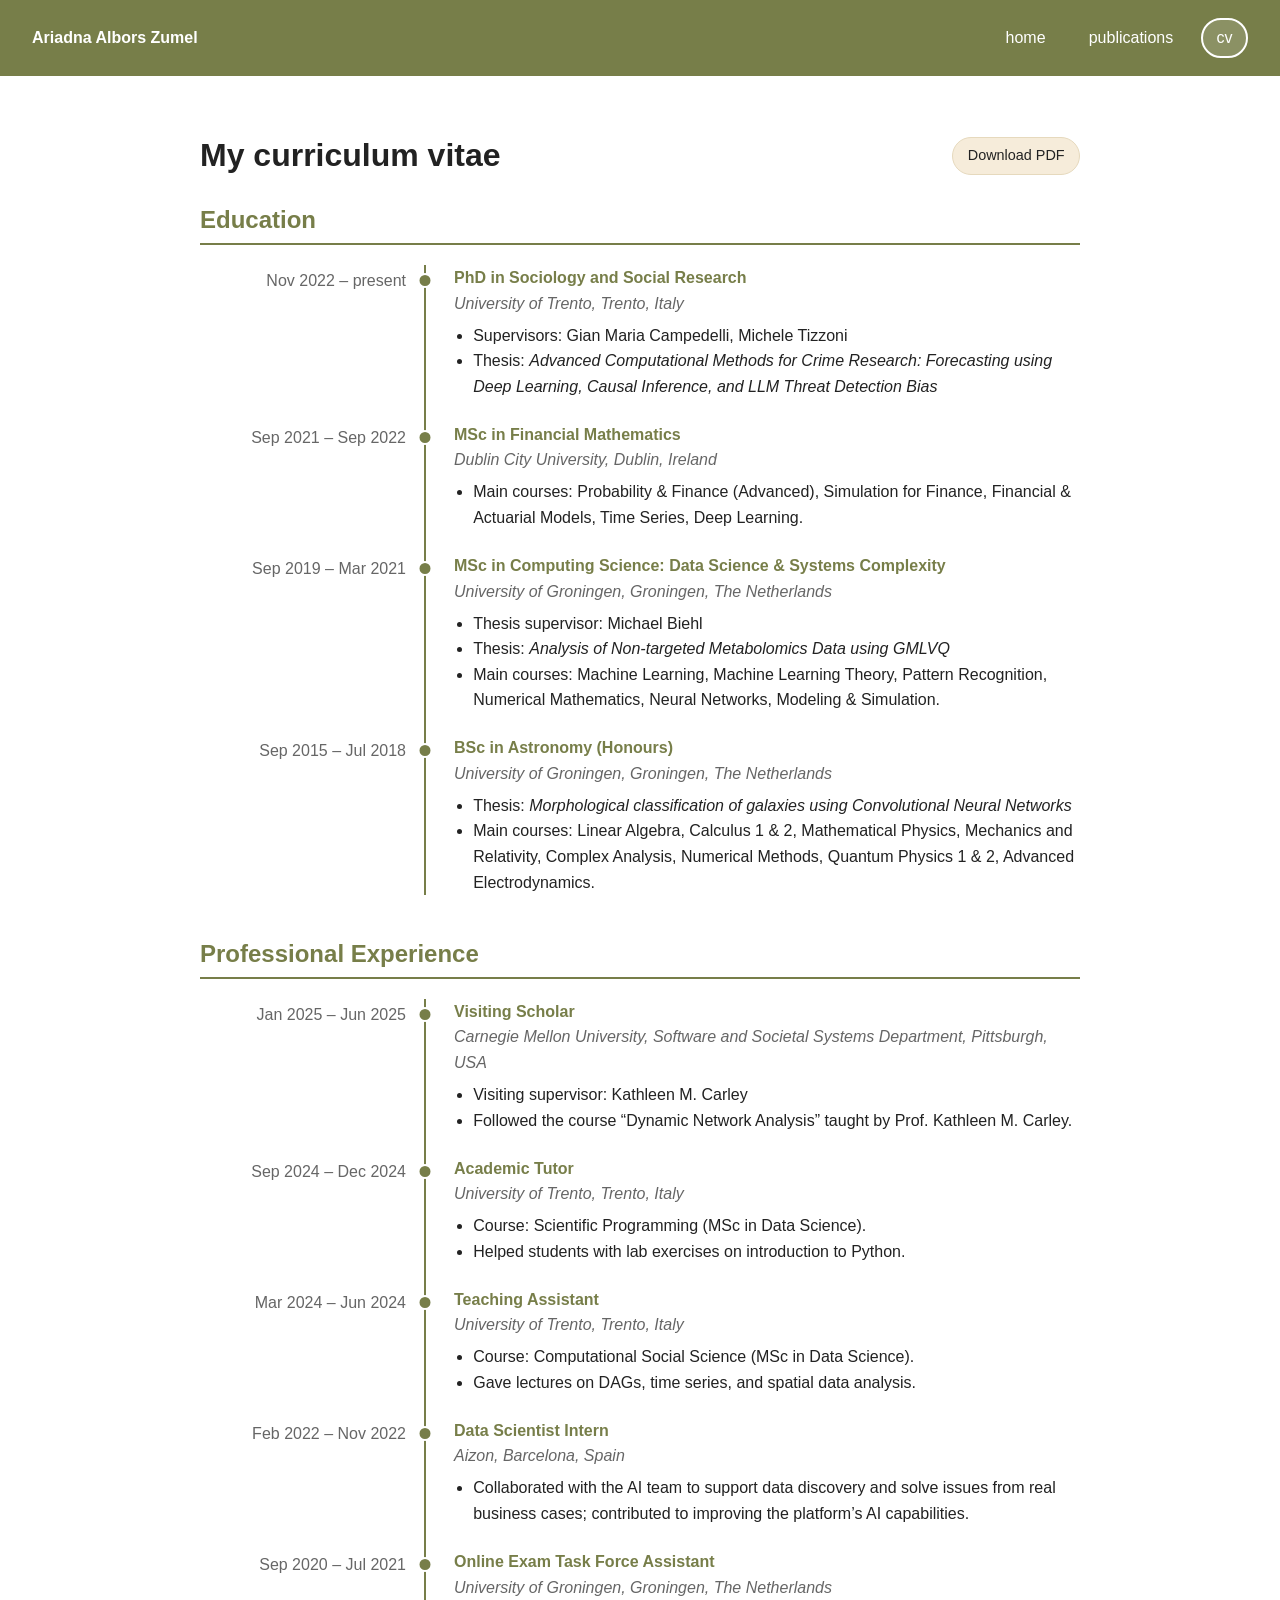
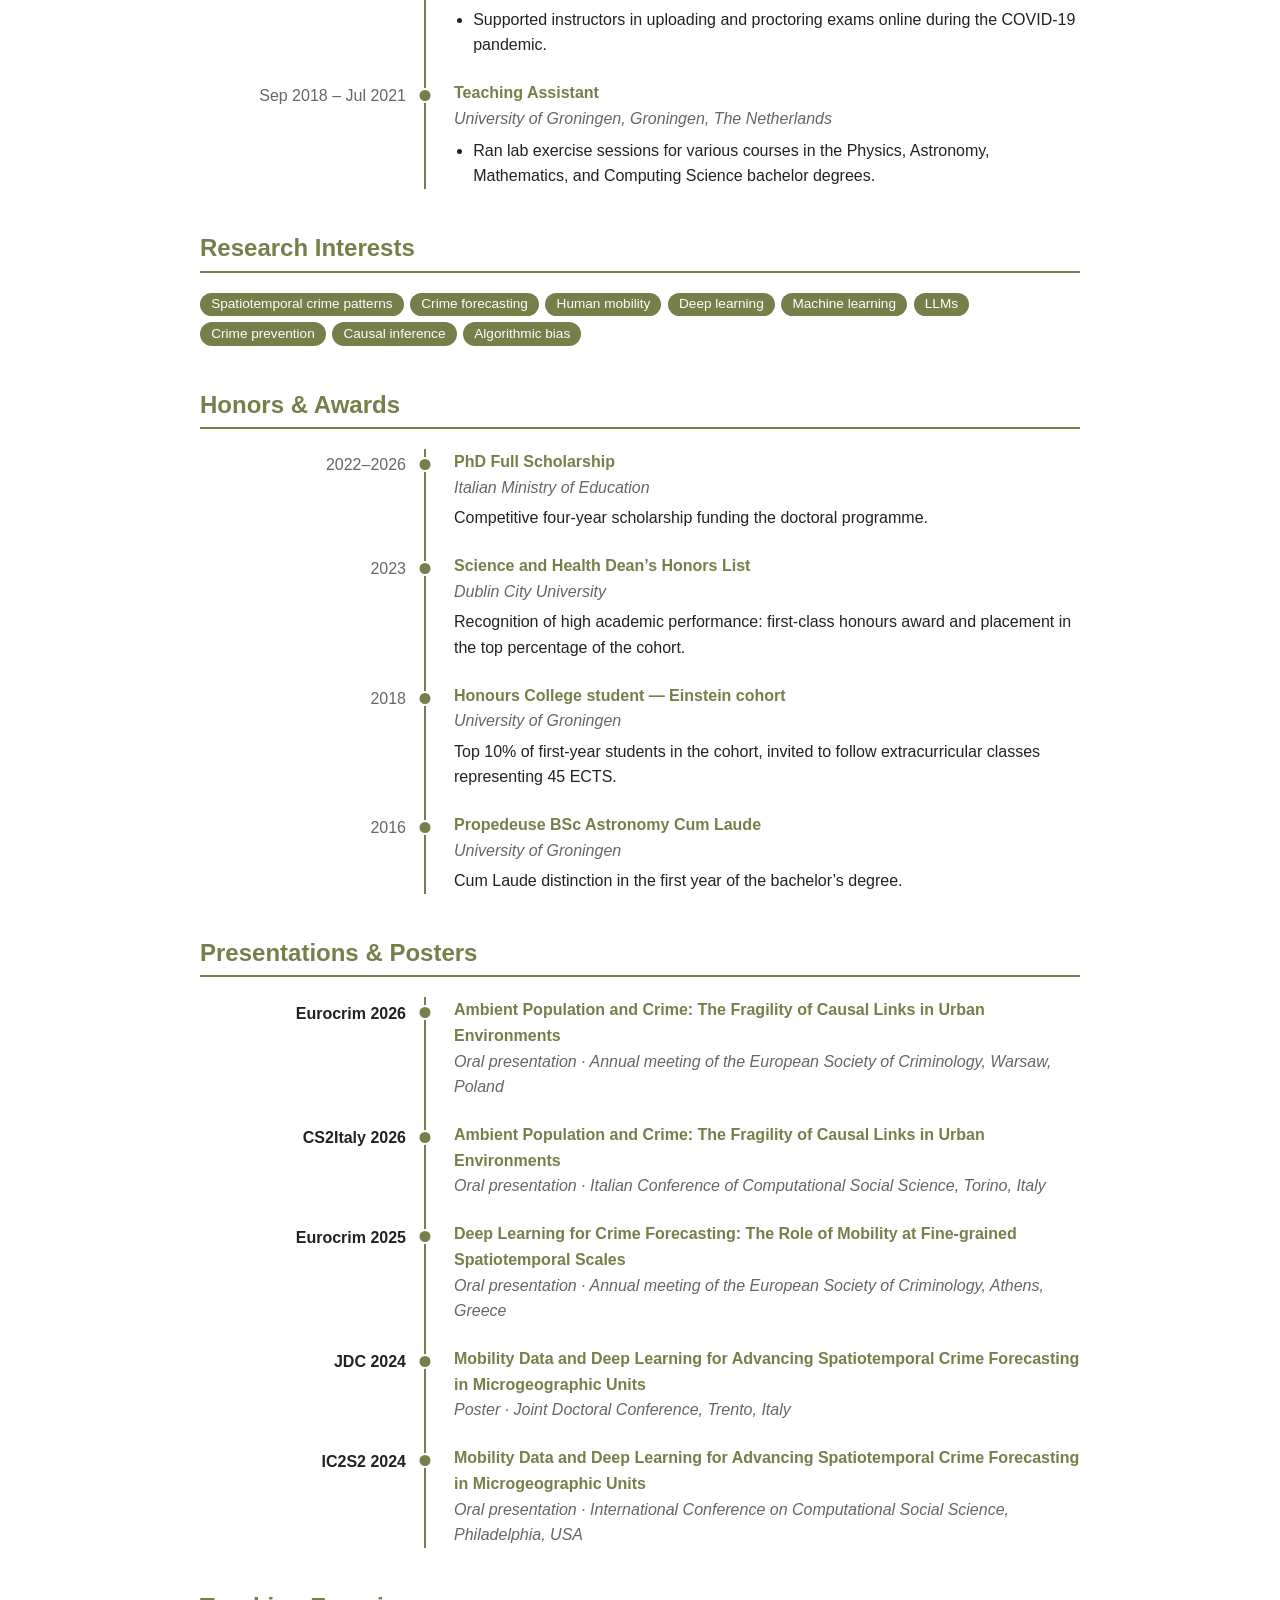
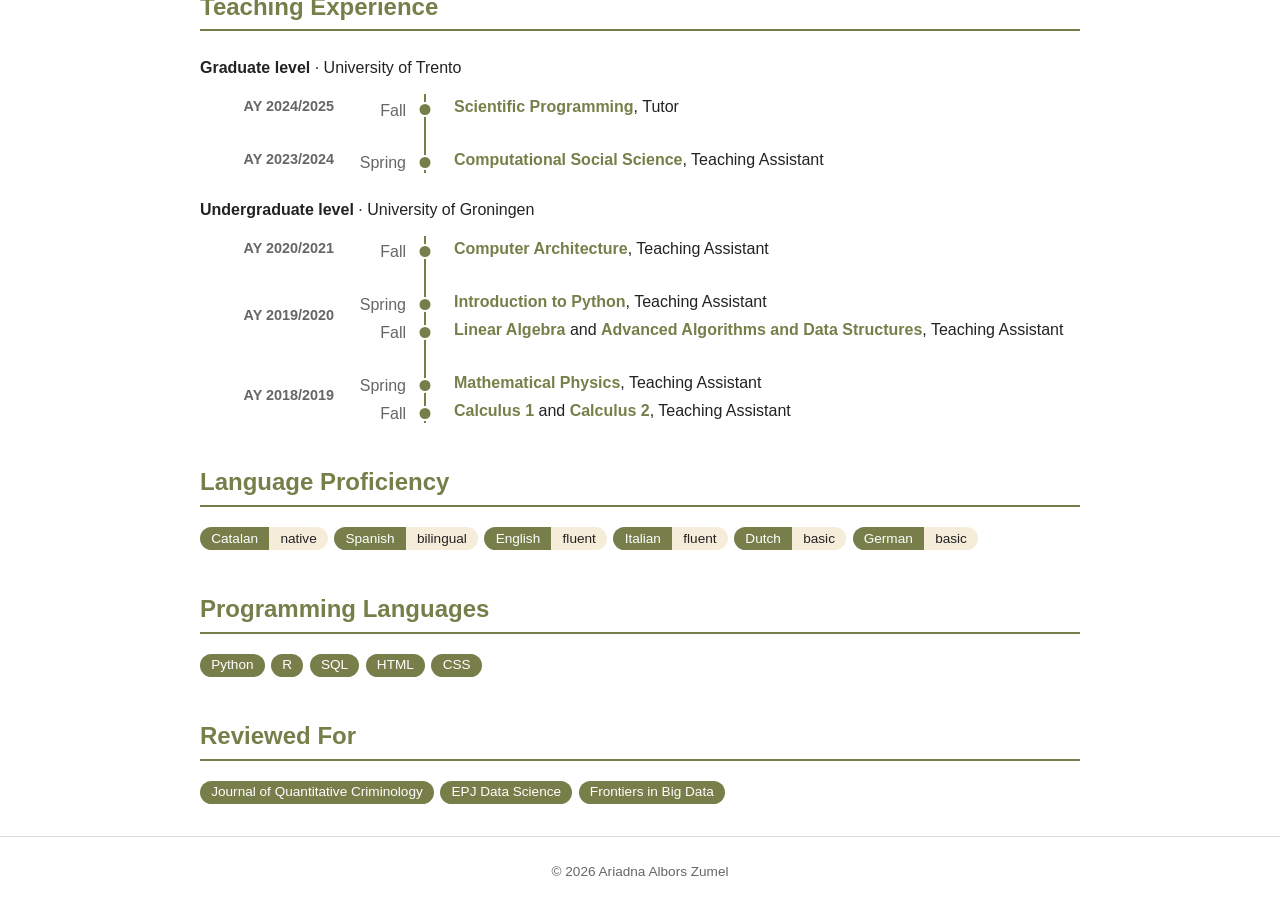
==== commit 9de34c32: "Order semesters newest-first within each academic year (Spring above Fall) Co-Authored-By: Claude So" ====
--- a/cv.html
+++ b/cv.html
@@ -346,30 +346,30 @@
           <span class="cv-ay-label">AY 2019/2020</span>
           <div class="cv-entry">
             <div class="cv-entry-head">
+              <span class="cv-role">Introduction to Python</span><span class="cv-role-pos">, Teaching Assistant</span>
+              <span class="cv-date">Spring</span>
+            </div>
+          </div>
+          <div class="cv-entry">
+            <div class="cv-entry-head">
               <span class="cv-role">Linear Algebra</span><span class="cv-role-pos"> and </span><span class="cv-role">Advanced Algorithms and Data Structures</span><span class="cv-role-pos">, Teaching Assistant</span>
               <span class="cv-date">Fall</span>
             </div>
           </div>
-          <div class="cv-entry">
-            <div class="cv-entry-head">
-              <span class="cv-role">Introduction to Python</span><span class="cv-role-pos">, Teaching Assistant</span>
-              <span class="cv-date">Spring</span>
-            </div>
-          </div>
         </div>
 
         <div class="cv-ay">
           <span class="cv-ay-label">AY 2018/2019</span>
           <div class="cv-entry">
             <div class="cv-entry-head">
+              <span class="cv-role">Mathematical Physics</span><span class="cv-role-pos">, Teaching Assistant</span>
+              <span class="cv-date">Spring</span>
+            </div>
+          </div>
+          <div class="cv-entry">
+            <div class="cv-entry-head">
               <span class="cv-role">Calculus 1</span><span class="cv-role-pos"> and </span><span class="cv-role">Calculus 2</span><span class="cv-role-pos">, Teaching Assistant</span>
               <span class="cv-date">Fall</span>
-            </div>
-          </div>
-          <div class="cv-entry">
-            <div class="cv-entry-head">
-              <span class="cv-role">Mathematical Physics</span><span class="cv-role-pos">, Teaching Assistant</span>
-              <span class="cv-date">Spring</span>
             </div>
           </div>
         </div>
--- a/style.css
+++ b/style.css
@@ -165,6 +165,8 @@
   align-items: center;
   gap: 1.5rem;
   flex-wrap: wrap;
+  margin-top: 1.4rem;
+  margin-bottom: 0.75rem;
 }
 
 .cv-header h1 {
@@ -177,6 +179,10 @@
 
 .cv section {
   margin-top: 2.5rem;
+}
+
+.cv section:first-of-type {
+  margin-top: 0;
 }
 
 .cv h2 {
@@ -205,11 +211,11 @@
   margin-bottom: 0;
 }
 
-.cv-ay .cv-entry {
-  margin-bottom: 0.5rem;
-}
-
-.cv-ay .cv-entry:last-child {
+.cv-tl-track .cv-ay .cv-entry {
+  margin-bottom: 0.15rem;
+}
+
+.cv-tl-track .cv-ay .cv-entry:last-child {
   margin-bottom: 0;
 }
 
@@ -394,7 +400,7 @@
 }
 
 .pubs h1 {
-  margin-bottom: 0.75rem;
+  margin: 1.4rem 0 0.75rem;
 }
 
 .pubs section {
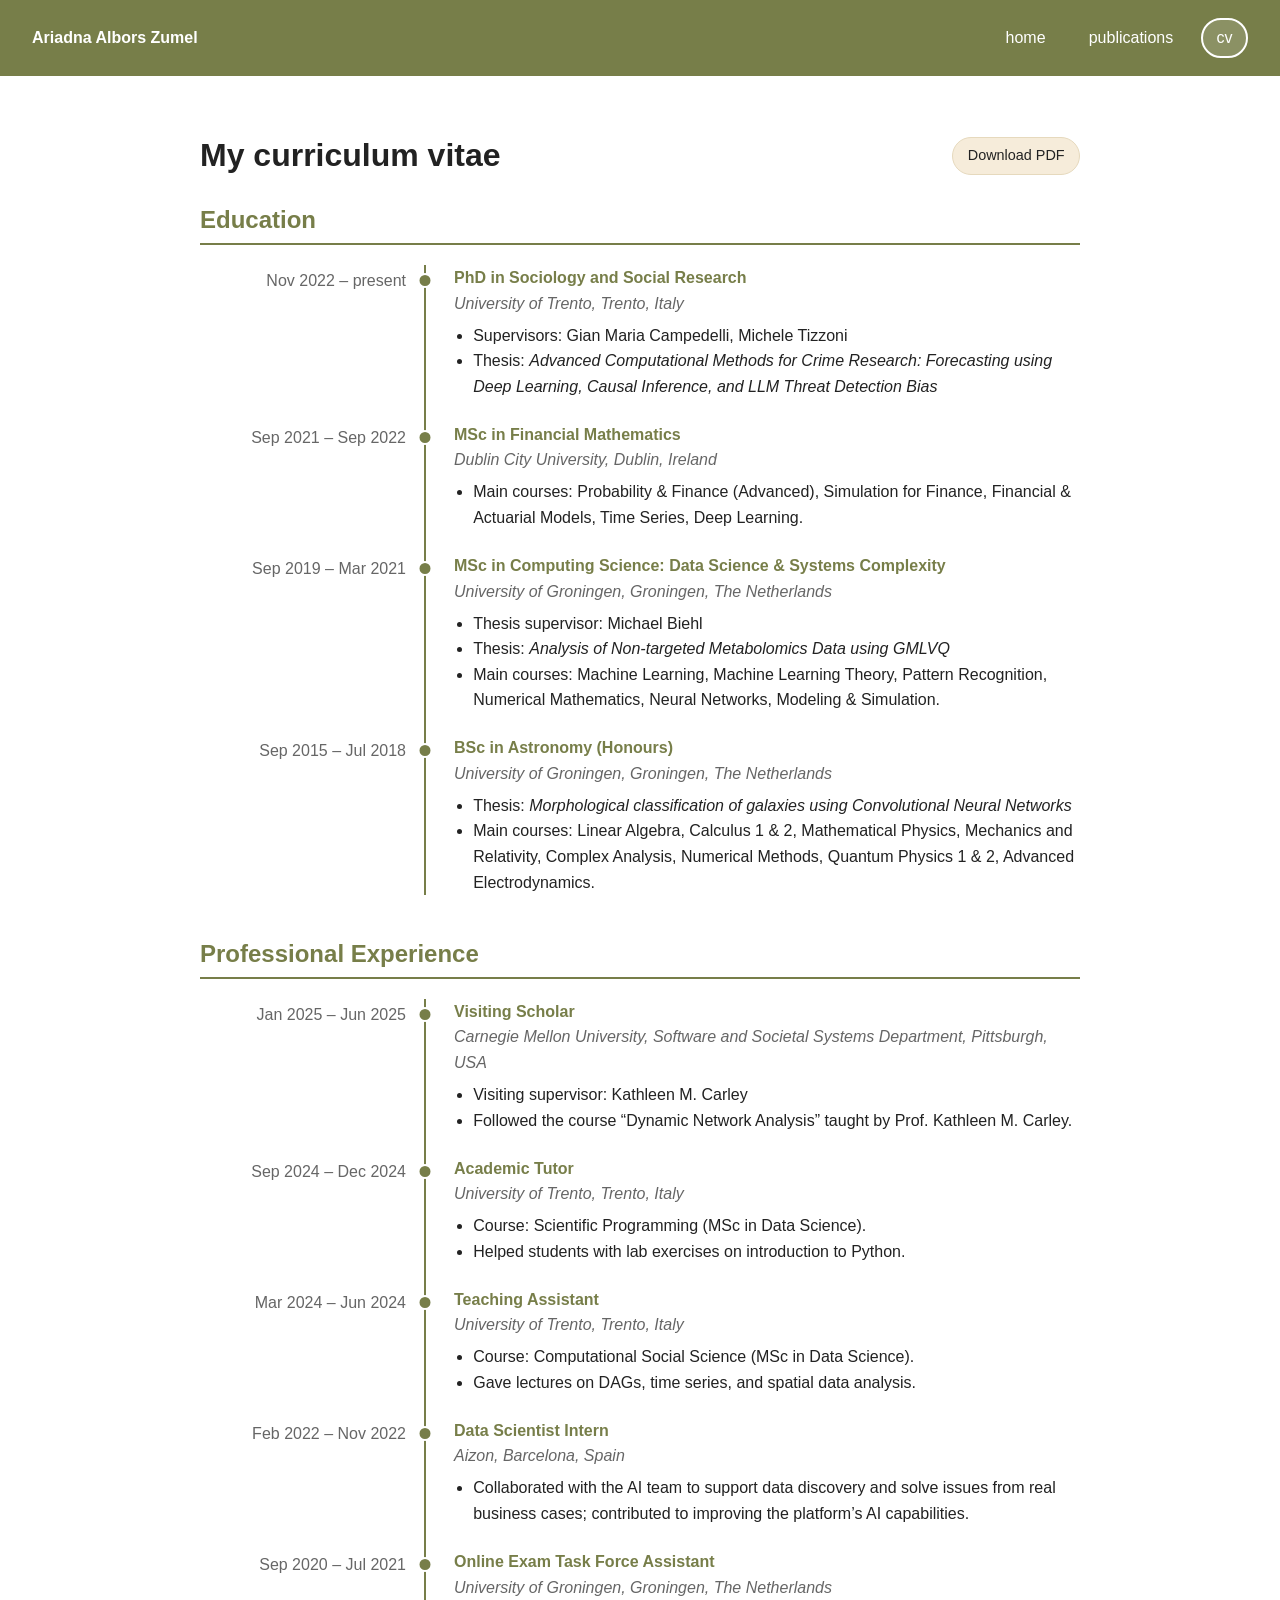
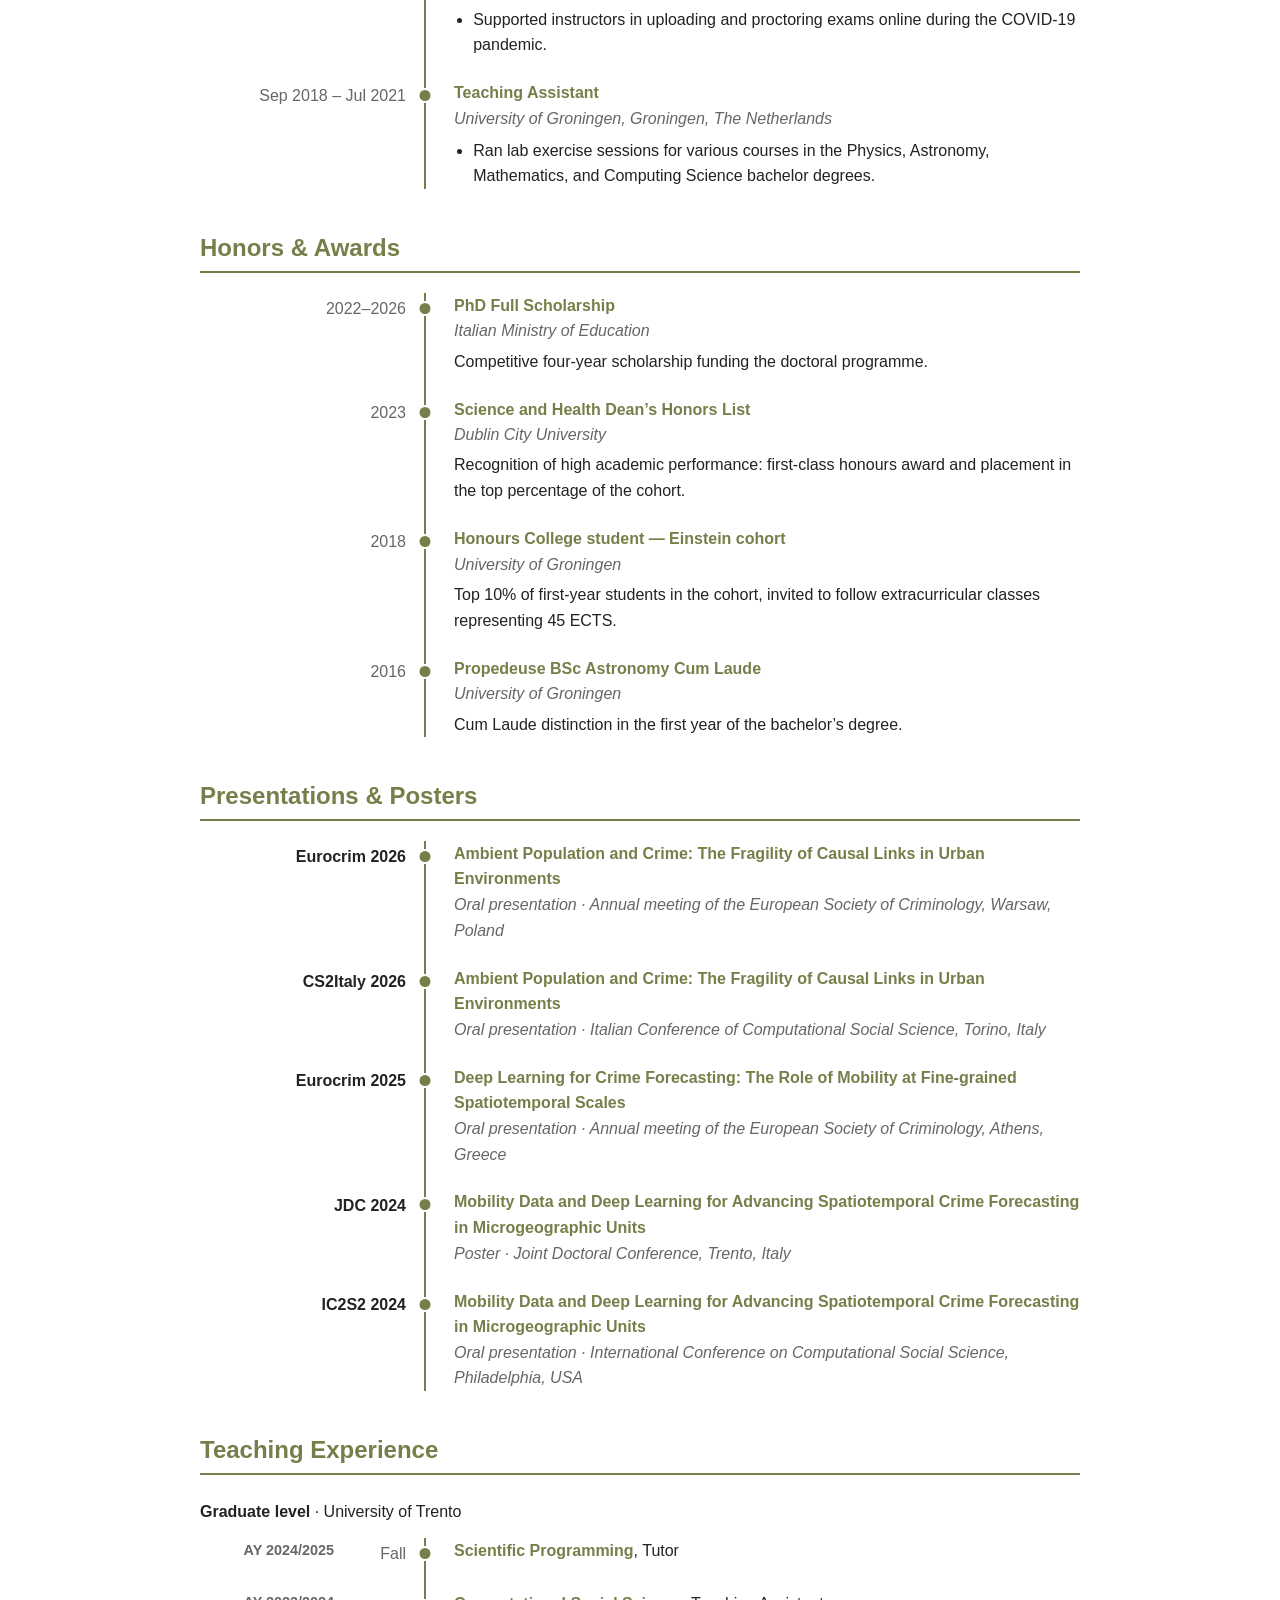
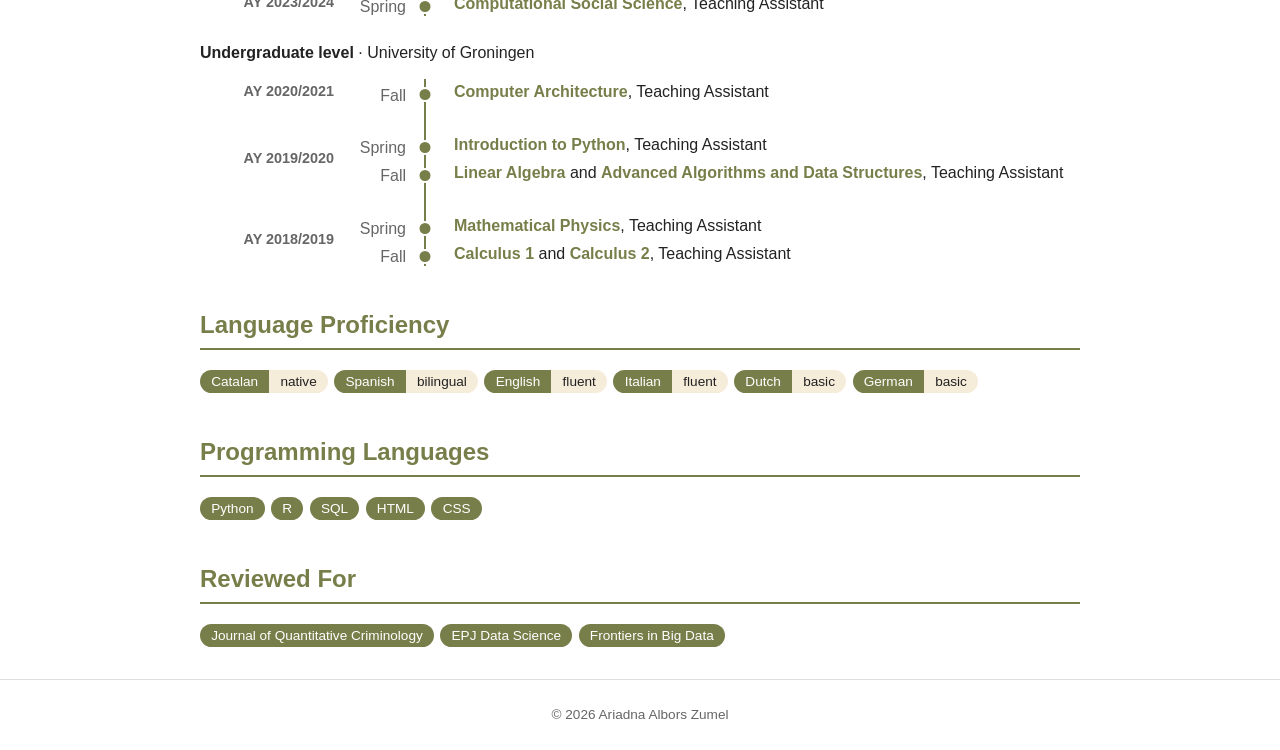
==== commit 01cab044: "Move Research Interests to the home page Pills under the intro on the home page; section removed fro" ====
--- a/cv.html
+++ b/cv.html
@@ -180,21 +180,6 @@
       </div>
     </section>
 
-    <section>
-      <h2>Research Interests</h2>
-      <ul class="cv-tags">
-        <li>Spatiotemporal crime patterns</li>
-        <li>Crime forecasting</li>
-        <li>Human mobility</li>
-        <li>Deep learning</li>
-        <li>Machine learning</li>
-        <li>LLMs</li>
-        <li>Crime prevention</li>
-        <li>Causal inference</li>
-        <li>Algorithmic bias</li>
-      </ul>
-    </section>
-
     <section class="cv-tl">
       <h2>Honors &amp; Awards</h2>
       <div class="cv-tl-track">
--- a/style.css
+++ b/style.css
@@ -124,12 +124,21 @@
   font-size: 1.4rem;
 }
 
+.intro-interests {
+  margin-top: 1.5rem;
+}
+
+.intro-interests-label {
+  font-weight: bold;
+  margin: 0 0 0.5rem;
+}
+
 .intro-contact {
   display: flex;
   flex-wrap: wrap;
   align-items: center;
   gap: 0.5rem;
-  margin-top: 1.25rem;
+  margin-top: 1.5rem;
 }
 
 .intro-contact-label {
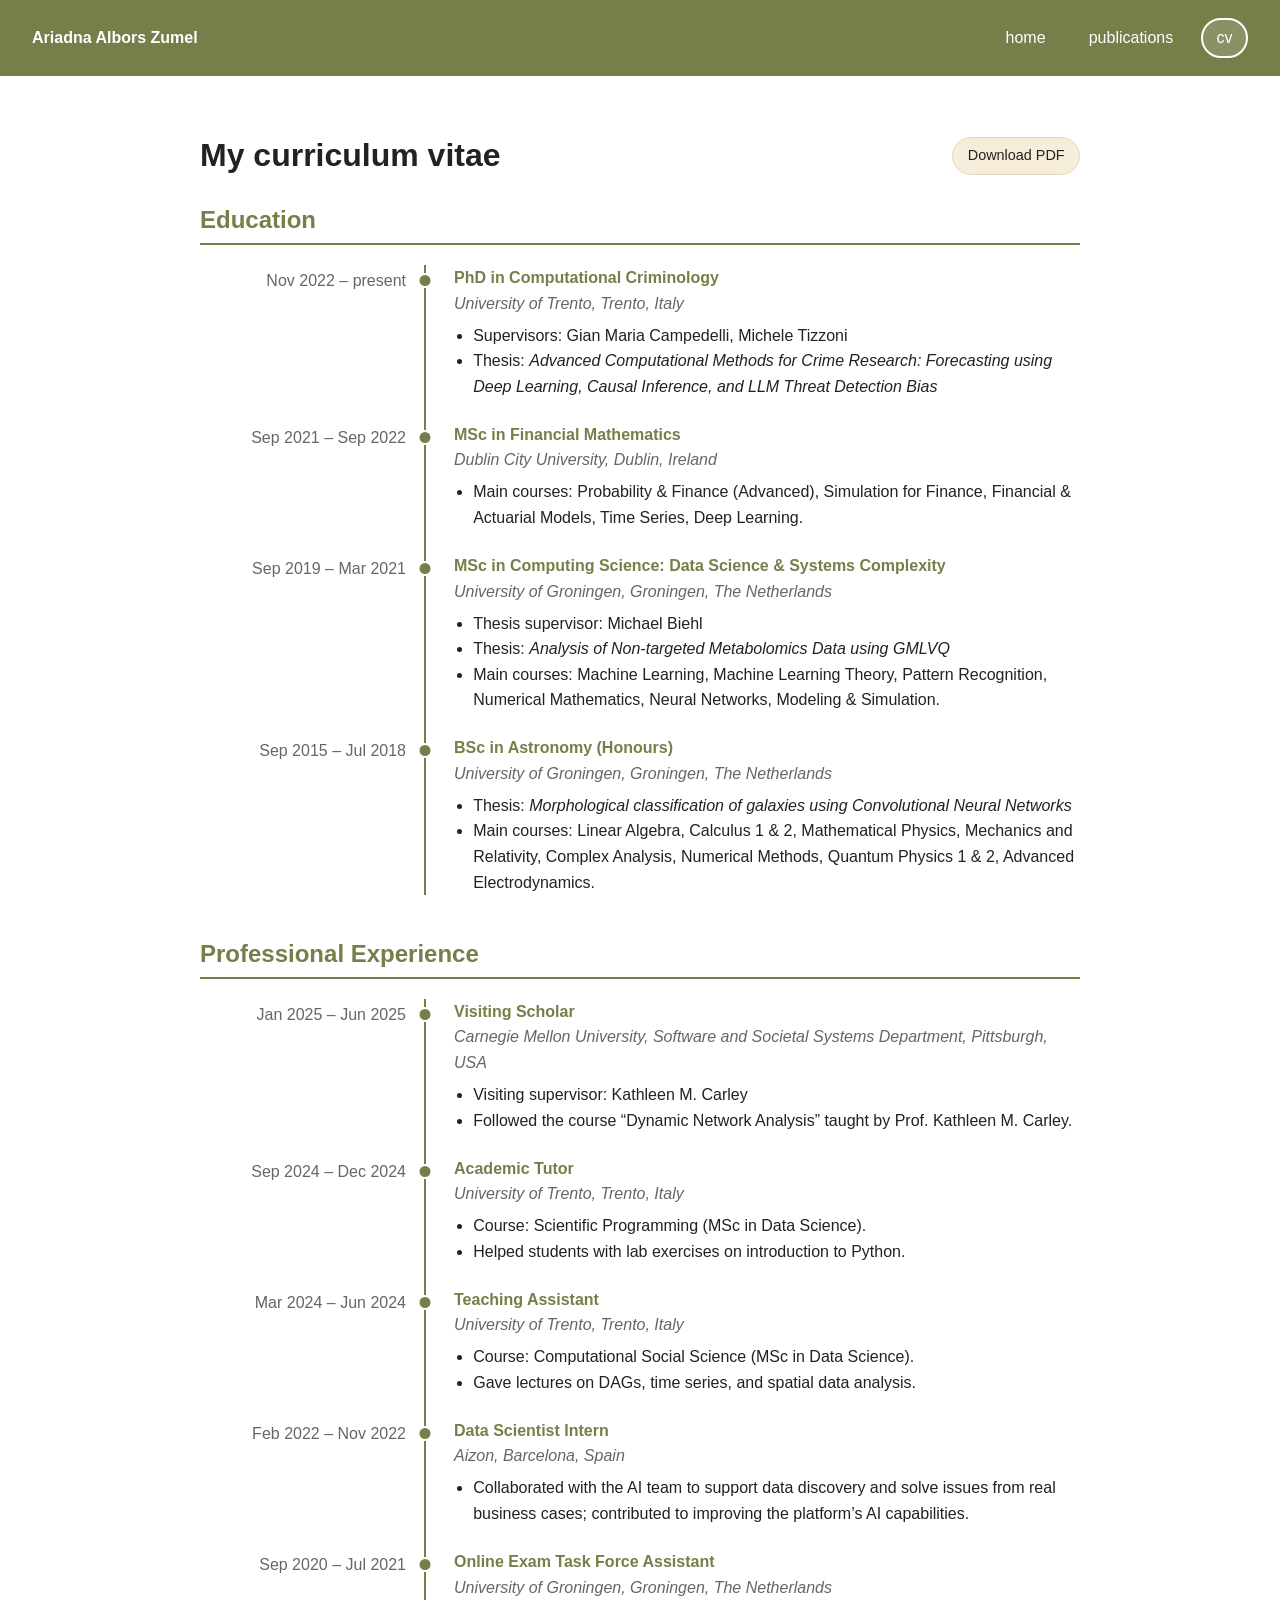
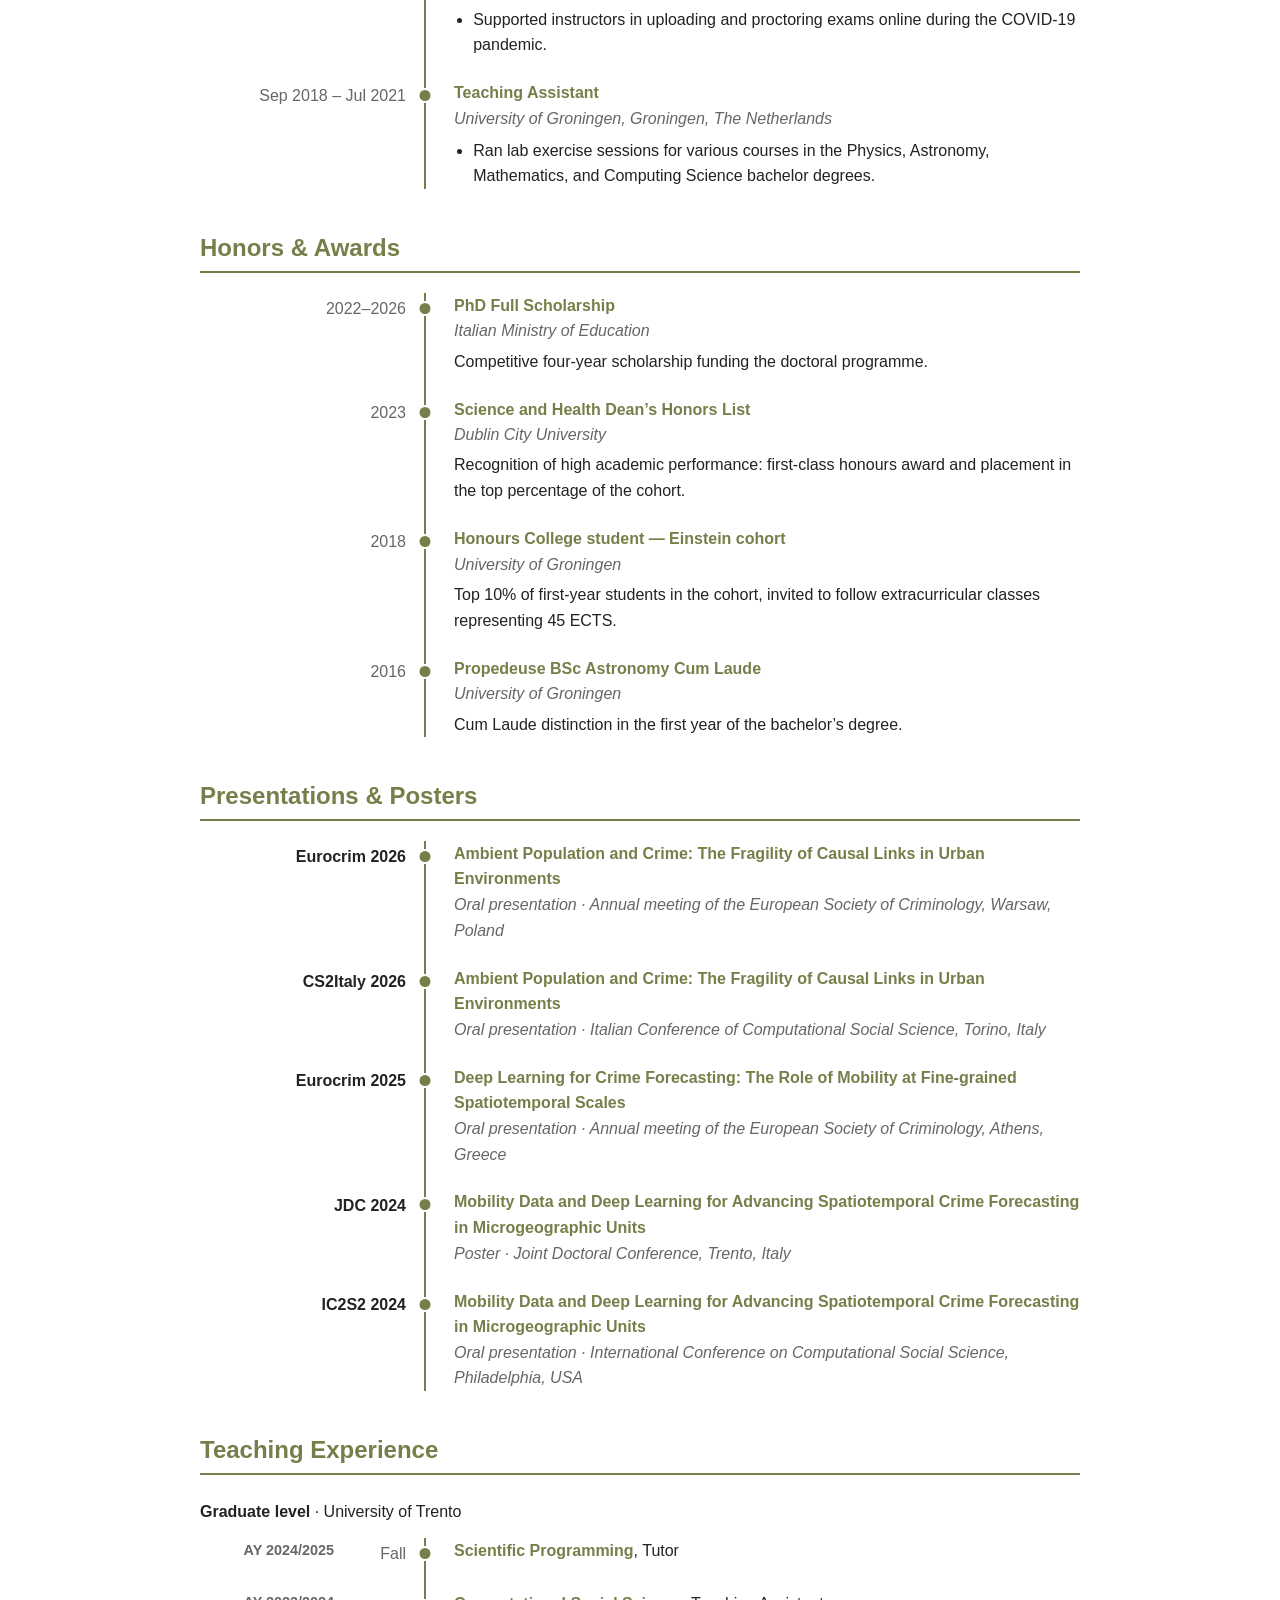
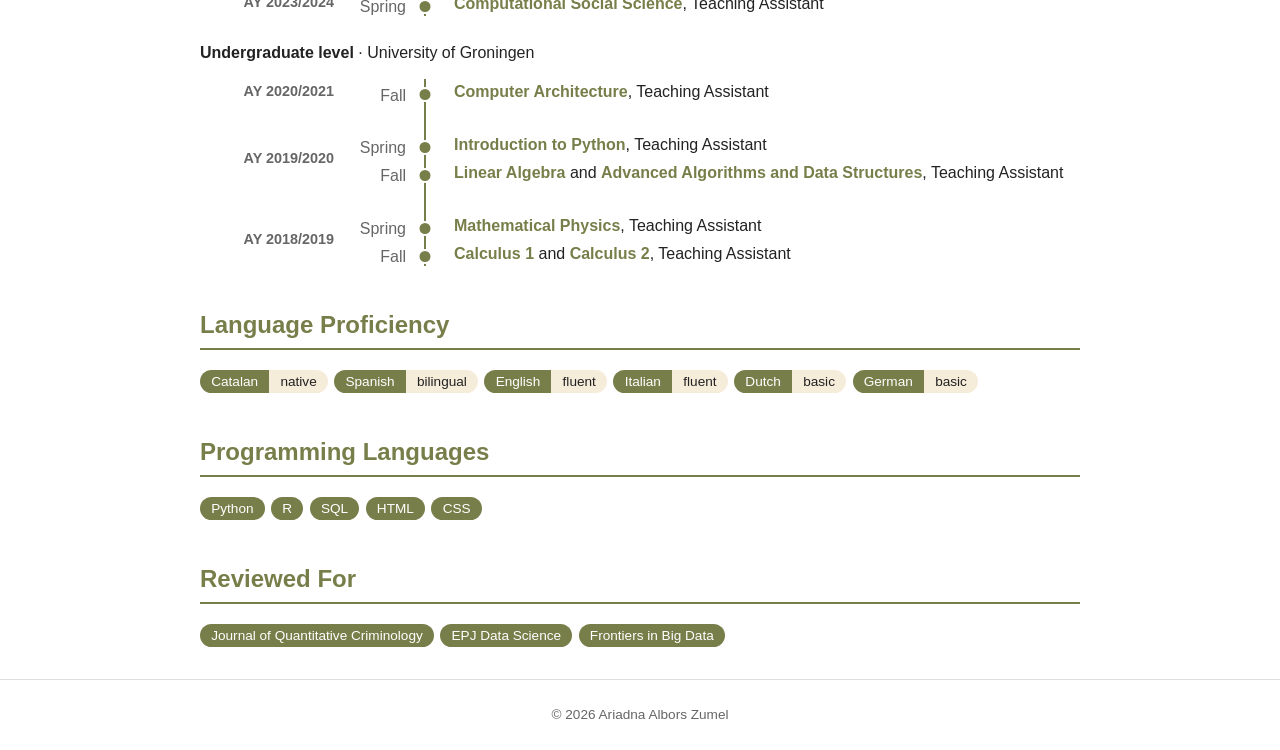
==== commit 895b4693: "Move Machine Hunch paper to under review and describe PhD as Computational Criminology Co-Authored-B" ====
--- a/cv.html
+++ b/cv.html
@@ -4,12 +4,22 @@
   <meta charset="utf-8">
   <meta name="viewport" content="width=device-width, initial-scale=1">
   <title>CV — Ariadna Albors Zumel</title>
+  <meta name="description" content="CV of Ariadna Albors Zumel, PhD student in Computational Criminology at the University of Trento, specializing in crime forecasting and computational social science.">
+  <link rel="canonical" href="https://ariadnaaz.github.io/cv.html">
+  <meta property="og:type" content="website">
+  <meta property="og:title" content="CV — Ariadna Albors Zumel">
+  <meta property="og:description" content="CV of Ariadna Albors Zumel, PhD student in Computational Criminology at the University of Trento.">
+  <meta property="og:url" content="https://ariadnaaz.github.io/cv.html">
   <link rel="stylesheet" href="style.css">
 </head>
 <body>
   <nav>
+    <a class="brand" href="index.html">Ariadna Albors Zumel</a>
+    <input type="checkbox" id="nav-toggle" class="nav-toggle">
+    <label for="nav-toggle" class="nav-toggle-btn" aria-label="Toggle menu">
+      <span></span><span></span><span></span>
+    </label>
     <ul>
-      <li class="brand"><a href="index.html">Ariadna Albors Zumel</a></li>
       <li><a href="index.html">Home</a></li>
       <li><a href="publications.html">Publications</a></li>
       <li><a href="cv.html" aria-current="page">CV</a></li>
@@ -21,13 +31,13 @@
       <a class="btn" href="assets/CV_AriadnaAlbors.pdf" download>Download PDF</a>
     </div>
 
-    <section class="cv-tl">
+    <section class="cv-tl cv-tl-ranges">
       <h2>Education</h2>
       <div class="cv-tl-track">
 
       <div class="cv-entry">
         <div class="cv-entry-head">
-          <span class="cv-role">PhD in Sociology and Social Research</span>
+          <span class="cv-role">PhD in Computational Criminology</span>
           <span class="cv-date">Nov 2022 – present</span>
         </div>
         <div class="cv-place">University of Trento, Trento, Italy</div>
@@ -94,7 +104,7 @@
       </div>
     </section>
 
-    <section class="cv-tl">
+    <section class="cv-tl cv-tl-ranges">
       <h2>Professional Experience</h2>
       <div class="cv-tl-track">
 
--- a/style.css
+++ b/style.css
@@ -12,6 +12,7 @@
   --rule: #dddddd;
   --card-bg: #f6ecda;
   --card-border: #e6d9bd;
+  --btn-active: #5B3000;
 }
 
 * {
@@ -36,6 +37,24 @@
 nav {
   background: var(--nav-bg);
   padding: 1.15rem var(--nav-pad-x);
+  display: flex;
+  flex-wrap: wrap;
+  align-items: center;
+  gap: 0.75rem;
+}
+
+nav a {
+  color: var(--nav-fg);
+  text-decoration: none;
+}
+
+nav .brand {
+  font-weight: bold;
+  margin-right: auto;
+}
+
+nav .brand:hover {
+  text-decoration: underline;
 }
 
 nav ul {
@@ -47,25 +66,11 @@
   align-items: center;
 }
 
-nav .brand {
-  font-weight: bold;
-  margin-right: auto;
-}
-
-nav li:not(.brand) {
+nav li {
   text-transform: lowercase;
 }
 
-nav a {
-  color: var(--nav-fg);
-  text-decoration: none;
-}
-
-nav .brand a:hover {
-  text-decoration: underline;
-}
-
-nav li:not(.brand) a {
+nav ul a {
   display: inline-block;
   padding: 0.3rem 0.85rem;
   border: 2px solid transparent;
@@ -73,13 +78,88 @@
   transition: border-color 0.15s ease, background-color 0.15s ease;
 }
 
-nav li:not(.brand) a:hover {
+nav ul a:hover {
   border-color: rgba(255, 255, 255, 0.6);
 }
 
-nav li:not(.brand) a[aria-current="page"] {
+nav ul a[aria-current="page"] {
   border-color: var(--nav-fg);
   background: rgba(255, 255, 255, 0.15);
+}
+
+/* Mobile hamburger menu — pure CSS, toggled by the hidden checkbox */
+.nav-toggle {
+  position: absolute;
+  width: 1px;
+  height: 1px;
+  opacity: 0;
+  pointer-events: none;
+}
+
+.nav-toggle-btn {
+  display: none;
+  flex-direction: column;
+  justify-content: center;
+  gap: 5px;
+  width: 2.4rem;
+  height: 2.4rem;
+  padding: 0.5rem;
+  cursor: pointer;
+  border: 2px solid rgba(255, 255, 255, 0.55);
+  border-radius: 4px;
+}
+
+.nav-toggle-btn span {
+  display: block;
+  height: 2px;
+  background: var(--nav-fg);
+  border-radius: 2px;
+}
+
+.nav-toggle:focus-visible ~ .nav-toggle-btn {
+  border-color: var(--nav-fg);
+}
+
+@media (max-width: 40rem) {
+  /* Brand stays centered across the whole bar; the toggle button floats
+     over the right edge and doesn't shift it. */
+  nav {
+    position: relative;
+    justify-content: center;
+    padding-left: 1.25rem;
+    padding-right: 1.25rem;
+  }
+
+  nav .brand {
+    margin: 0;
+    text-align: center;
+  }
+
+  .nav-toggle-btn {
+    display: flex;
+    position: absolute;
+    top: 0.75rem;
+    right: 1rem;
+  }
+
+  nav ul {
+    flex-basis: 100%;
+    display: none;
+    flex-direction: column;
+    align-items: stretch;
+    gap: 0.3rem;
+  }
+
+  .nav-toggle:checked ~ ul {
+    display: flex;
+    border-top: 1px solid rgba(255, 255, 255, 0.35);
+    margin-top: 0.15rem;
+    padding-top: 0.7rem;
+  }
+
+  nav ul a {
+    display: block;
+  }
 }
 
 main {
@@ -107,16 +187,21 @@
   align-items: flex-start;
 }
 
-.intro-pic {
+.intro-left {
+  flex-shrink: 0;
   width: 280px;
-  flex-shrink: 0;
-  border-radius: 4px;
   margin-left: -2.5rem;
   margin-top: 2rem;
 }
 
+.intro-pic {
+  display: block;
+  width: 100%;
+  border-radius: 4px;
+}
+
 .intro-text {
-  margin-top: 2.5rem;
+  margin-top: 2rem;
 }
 
 .intro-text h1 {
@@ -137,8 +222,9 @@
   display: flex;
   flex-wrap: wrap;
   align-items: center;
-  gap: 0.5rem;
-  margin-top: 1.5rem;
+  justify-content: center;
+  gap: 0.4rem;
+  margin-top: 1rem;
 }
 
 .intro-contact-label {
@@ -156,6 +242,31 @@
     flex-direction: column;
     align-items: center;
     text-align: center;
+  }
+
+  /* Unwrap .intro-left so the photo and contact block become direct
+     flex items of .intro and can be reordered independently. */
+  .intro-left {
+    display: contents;
+  }
+
+  .intro-pic {
+    order: 1;
+    width: 100%;
+    max-width: 240px;
+    margin-top: 0;
+  }
+
+  .intro-text {
+    order: 2;
+    margin-top: 0;
+  }
+
+  /* Contact drops to the very end of the page on mobile. */
+  .intro-contact {
+    order: 3;
+    margin-top: 0;
+    justify-content: center;
   }
 }
 
@@ -377,20 +488,40 @@
     gap: 0;
   }
 
+  /* Keep the desktop timeline on mobile: line, dots and a left-hand date
+     column. Just narrow that column and let the dates wrap so they fit. */
   .cv-tl-track {
-    margin-left: 0;
-    padding-left: 1rem;
+    margin-left: 6.25rem;
+    padding-left: 1.1rem;
   }
 
   .cv-tl-track .cv-date {
-    position: static;
-    width: auto;
+    right: calc(100% + 1.3rem);
+    width: 5.5rem;
+    font-size: 0.9rem;
+    white-space: normal;
+    hyphens: none;
+  }
+
+  /* Month-year ranges wrap onto two lines, so left-align them; the
+     shorter single-token dates elsewhere stay right-aligned to the rail. */
+  .cv-tl-ranges .cv-tl-track .cv-date {
     text-align: left;
-    display: block;
+  }
+
+  /* Honors, Presentations and Teaching: shorter dates, narrower box. */
+  .cv-tl:not(.cv-tl-ranges) .cv-tl-track .cv-date {
+    width: 4.5rem;
+    right: calc(100% + 1.7rem);
+  }
+
+  /* Honors and Teaching dates are single tokens — never wrap them. */
+  .cv-tl:not(.cv-tl-ranges):not(.cv-tl-confs) .cv-tl-track .cv-date {
+    white-space: nowrap;
   }
 
   .cv-tl-track .cv-entry::before {
-    display: none;
+    left: calc(-1.1rem - 1px);
   }
 
   .cv-ay-label {
@@ -399,7 +530,7 @@
     width: auto;
     text-align: left;
     display: block;
-    margin-bottom: 0.35rem;
+    margin-bottom: 0.5rem;
   }
 }
 
@@ -428,9 +559,6 @@
 }
 
 .pub {
-  display: flex;
-  gap: 1.5rem;
-  align-items: flex-start;
   background: transparent;
   border: 2px solid var(--nav-bg);
   border-radius: 10px;
@@ -438,6 +566,12 @@
   margin-bottom: 1.5rem;
 }
 
+.pub-row {
+  display: flex;
+  gap: 1.5rem;
+  align-items: center;
+}
+
 .pub-main {
   flex: 1;
   min-width: 0;
@@ -450,6 +584,7 @@
 .pub-title {
   margin: 0 0 0.4rem;
   font-size: 1.1rem;
+  color: var(--link);
 }
 
 .pub-authors {
@@ -483,20 +618,31 @@
 }
 
 .pub-abstract-body {
-  order: 1;
-  flex-basis: 100%;
-  margin-top: 0.75rem;
+  display: none;
+  margin-top: 0.9rem;
+}
+
+.pub-row:has(.pub-abstract[open]) + .pub-abstract-body {
+  display: block;
 }
 
 .pub-abstract-body p {
   margin: 0;
   font-size: 0.95rem;
+  color: var(--muted);
+}
+
+.pub-abstract-body p + p {
+  margin-top: 0.6rem;
+}
+
+.pub-abstract-body strong {
+  color: var(--text);
 }
 
 .pub-fig-link {
   width: 240px;
   flex-shrink: 0;
-  align-self: center;
   display: block;
   background: #fff;
   padding: 0.6rem;
@@ -524,19 +670,21 @@
   white-space: nowrap;
 }
 
-.btn:hover {
-  background: var(--nav-bg);
+.btn:hover,
+.btn:active {
+  background: var(--btn-active);
   color: #fff;
 }
 
 .pub-abstract[open] summary.btn {
-  background: var(--nav-bg);
+  background: var(--btn-active);
   color: #fff;
 }
 
 @media (max-width: 40rem) {
-  .pub {
+  .pub-row {
     flex-direction: column;
+    align-items: stretch;
   }
 
   .pub-fig-link {
